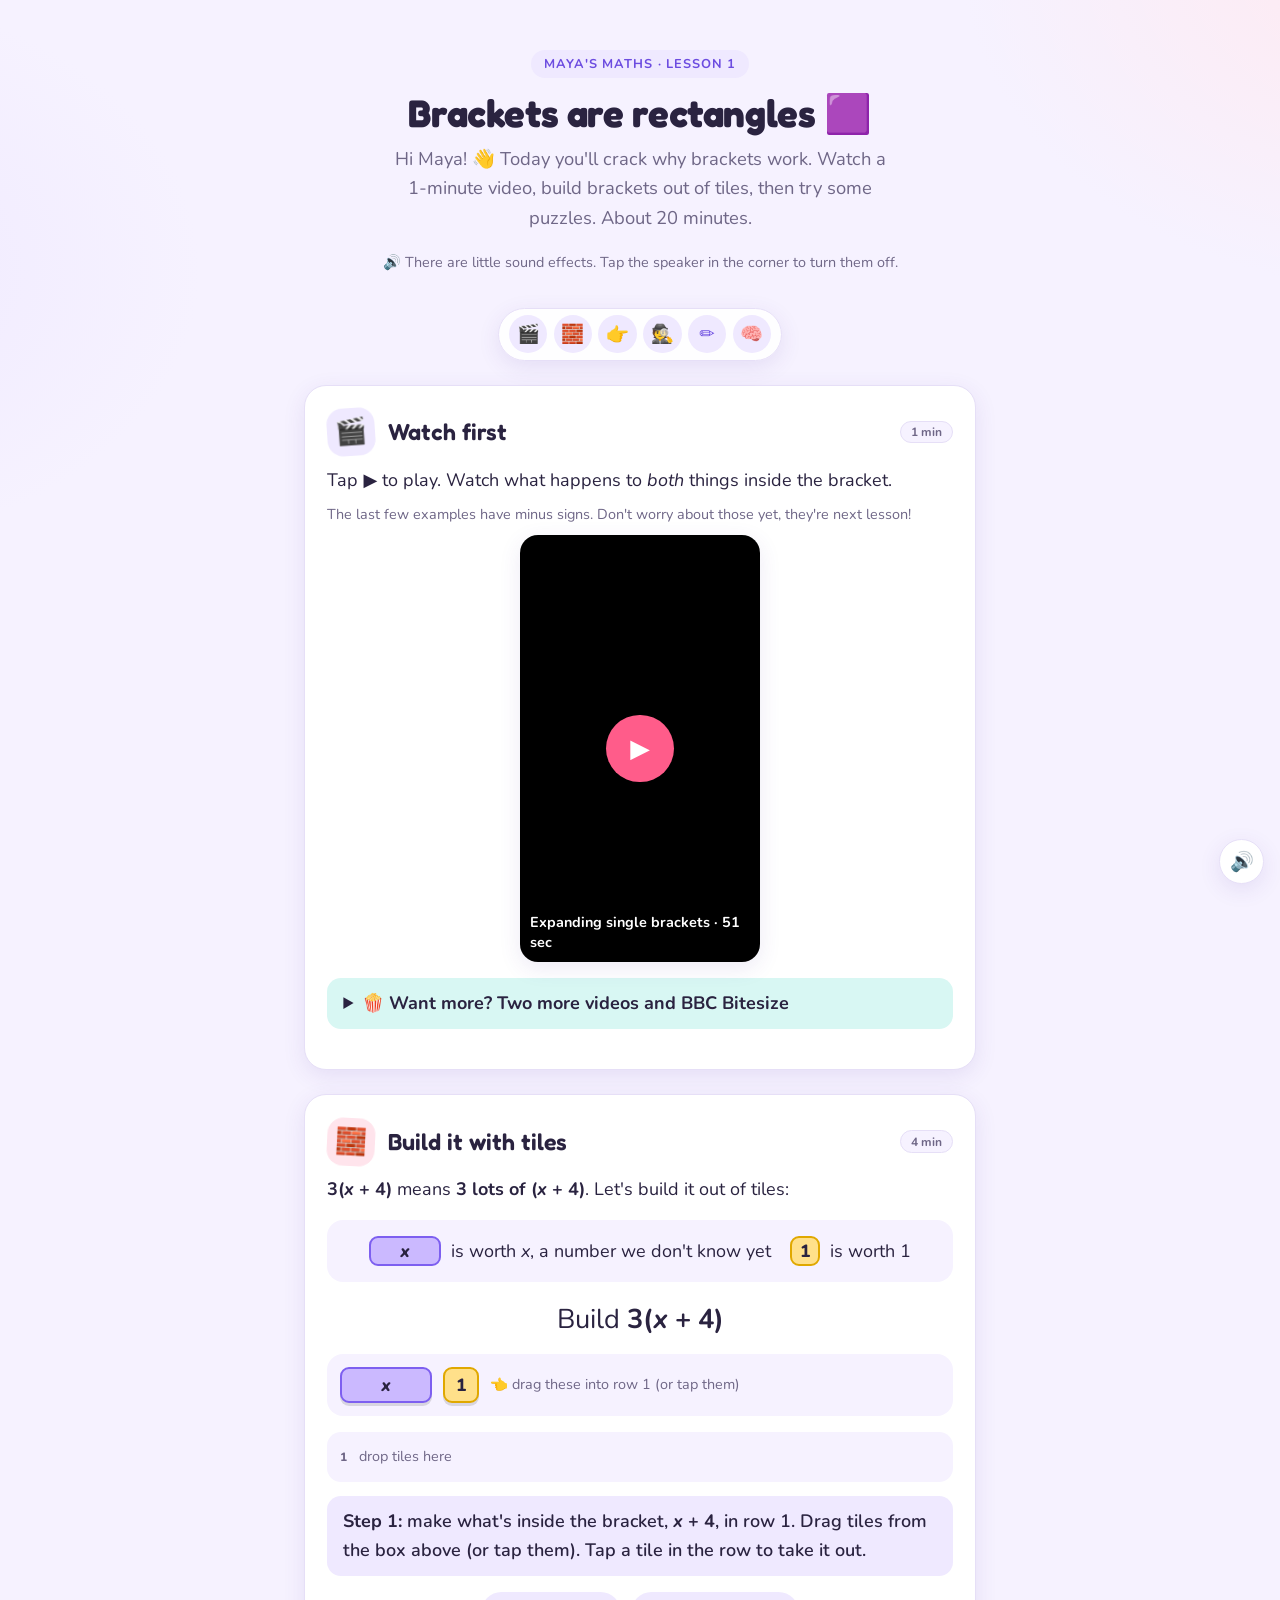
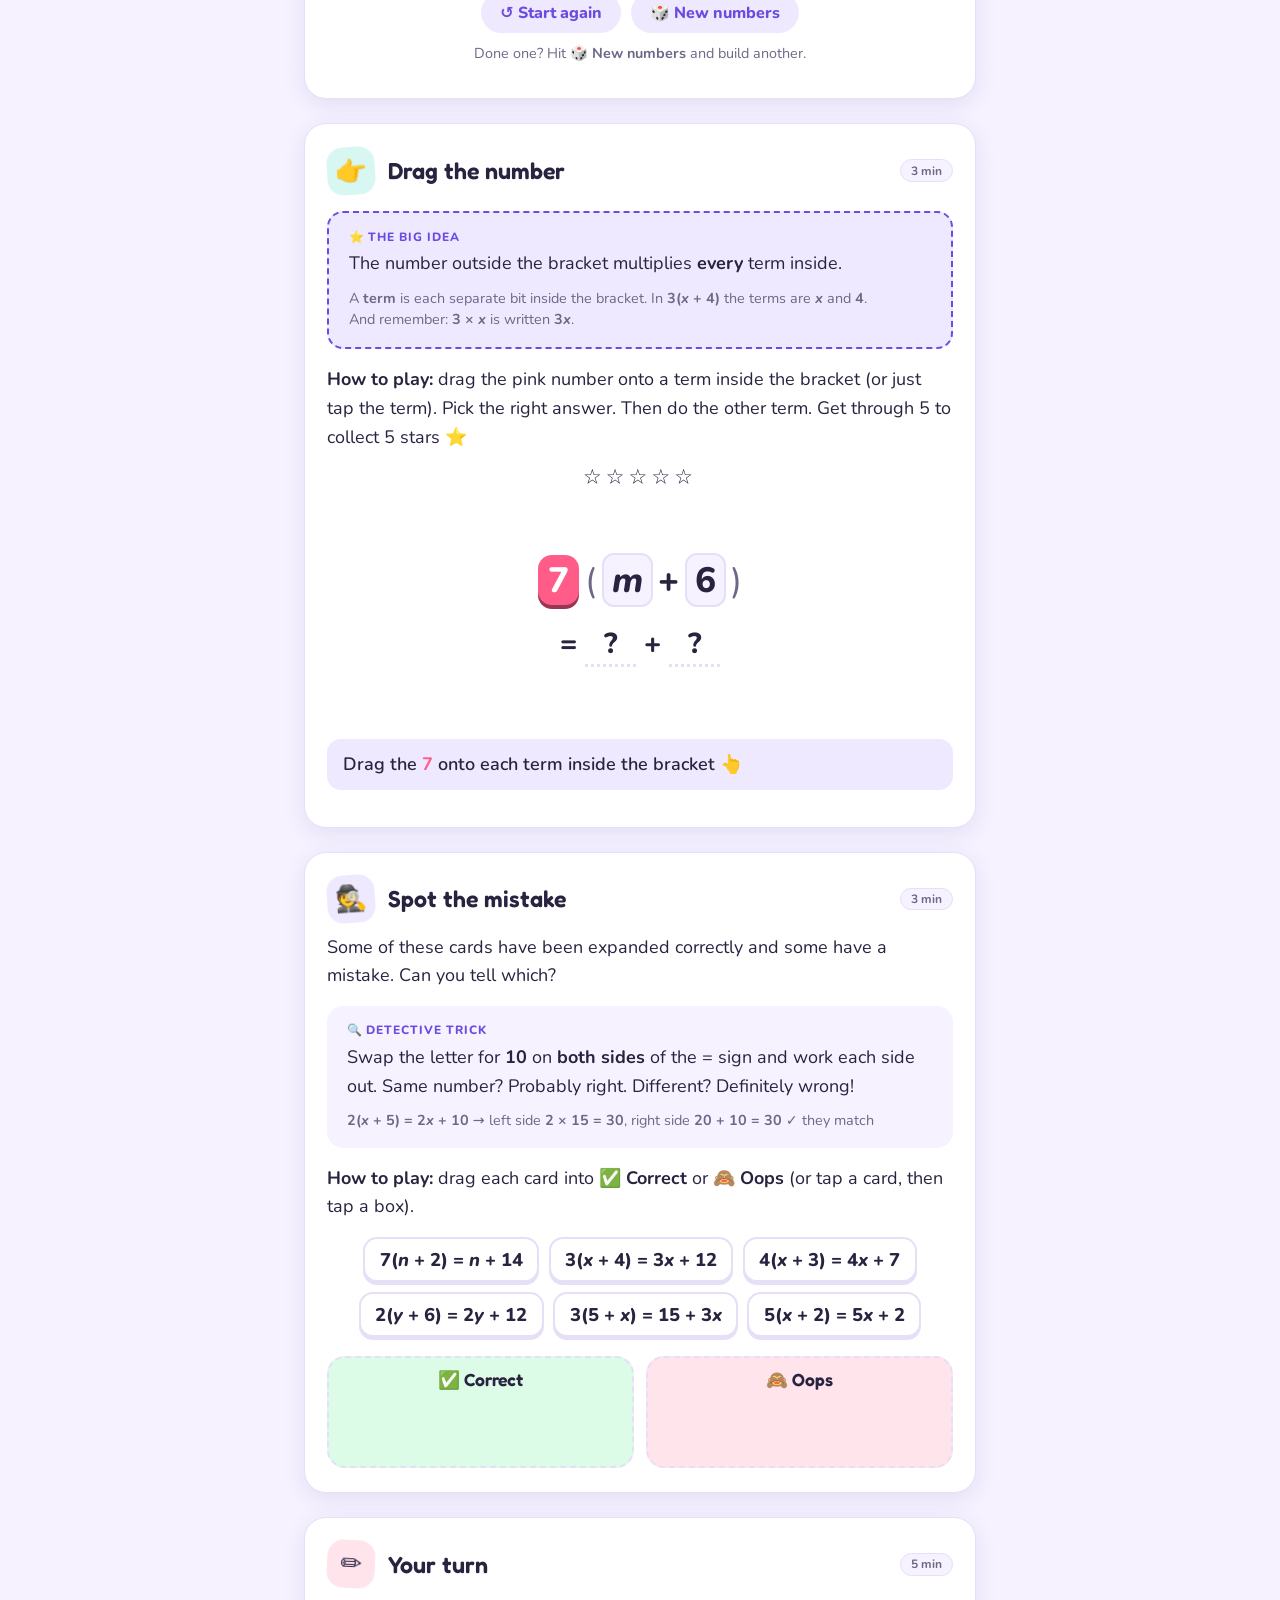
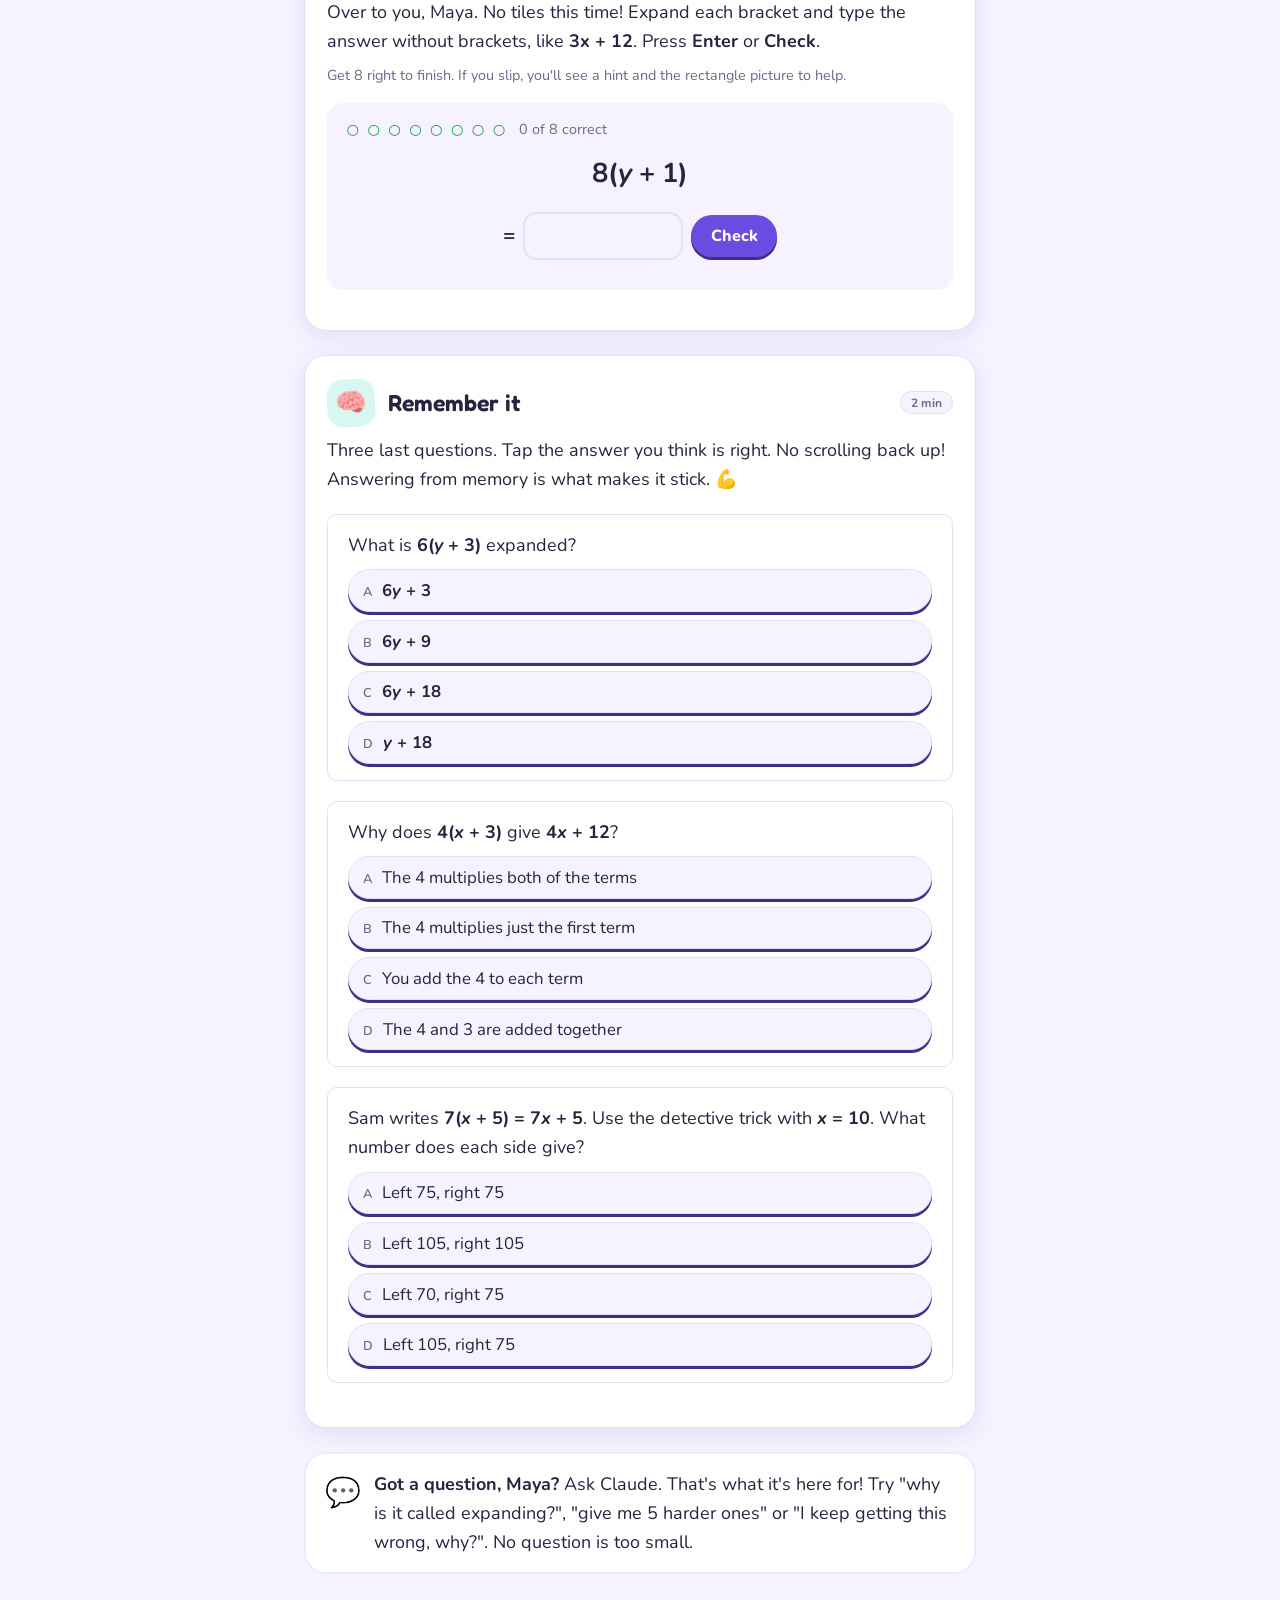
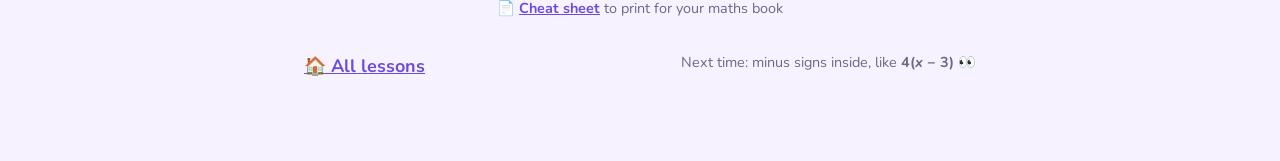
==== lessons/0001-brackets-as-rectangles.html @ 67123619 "Add Maya's expanding brackets lessons Interactive KS3 lesson 1 (brackets as rectangles) with algebra" ====
<!doctype html>
<html lang="en-GB" data-learner="Maya">
<head>
<meta charset="utf-8">
<meta name="viewport" content="width=device-width, initial-scale=1">
<title>Brackets as Rectangles</title>
<link rel="stylesheet" href="../assets/course.css">
<script src="../assets/expr.js"></script>
<script src="../assets/area-model.js"></script>
<script src="../assets/drag.js"></script>
<script src="../assets/sounds.js"></script>
<script src="../assets/lesson.js"></script>
<script src="../assets/whimsy.js"></script>
<script src="../assets/tiles.js"></script>
<script src="../assets/distribute.js"></script>
<script src="../assets/sort.js"></script>
<script src="../assets/practice.js"></script>
<script src="../assets/quiz.js"></script>
</head>
<body>
<main>

<header class="hero">
  <p class="kicker">Maya's maths · Lesson 1</p>
  <h1>Brackets are <span data-sparkles>rectangles</span> <span class="wiggle">🟪</span></h1>
  <p class="lede">Hi Maya! 👋 Today you'll crack why brackets work. Watch a 1-minute video, build brackets out of tiles, then try some puzzles. About 20 minutes.</p>
  <p class="meta">🔊 There are little sound effects. Tap the speaker in the corner to turn them off.</p>
</header>

<nav class="journey" aria-label="Lesson steps">
  <a href="#watch" data-step="watch" title="Watch">🎬</a>
  <a href="#build" data-step="tiles" title="Build with tiles">🧱</a>
  <a href="#drag" data-step="drag" title="Drag the number">👉</a>
  <a href="#spot" data-step="spot" title="Spot the mistake">🕵️</a>
  <a href="#practise" data-step="practice" title="Practise">✏️</a>
  <a href="#remember" data-step="quiz" title="Remember it">🧠</a>
</nav>

<!-- 1. WATCH -->
<section class="card" id="watch">
  <div class="card-head"><span class="bubble">🎬</span><h2>Watch first</h2><span class="chip">1 min</span></div>
  <p>Tap ▶ to play. Watch what happens to <em>both</em> things inside the bracket.</p>
  <p class="meta">The last few examples have minus signs. Don't worry about those yet, they're next lesson!</p>
  <button class="video short" data-yt="4eXVBUF_TF8" data-step="watch" data-label="Expanding single brackets · 51 sec"></button>
  <details class="reveal">
    <summary>🍿 Want more? Two more videos and BBC Bitesize</summary>
    <div class="videos">
      <button class="video" data-yt="ddsDEIOncQo" data-label="Brackets with algebra tiles (NCETM) · 2½ min"></button>
      <button class="video" data-yt="ZJA1qz4XovY" data-label="Expanding brackets (Corbettmaths) · 3 min"></button>
      <a class="link-card" href="https://www.bbc.co.uk/bitesize/articles/zbkyb82" target="_blank" rel="noopener">
        <span class="icon">📺</span><span><strong>BBC Bitesize: Multiplying brackets (KS3)</strong><span>Short video and examples on the BBC site</span></span>
      </a>
    </div>
    <p class="meta">The Corbettmaths one moves on to minus signs near the end. That's Lesson 2, so stop there if you like.</p>
  </details>
</section>

<!-- 2. BUILD -->
<section class="card" id="build">
  <div class="card-head"><span class="bubble">🧱</span><h2>Build it with tiles</h2><span class="chip">4 min</span></div>
  <p><span class="m">3(<i>x</i> + 4)</span> means <strong>3 lots of</strong> <span class="m">(<i>x</i> + 4)</span>. Let's build it out of tiles:</p>
  <div class="box" style="display:flex;gap:1.2rem;flex-wrap:wrap;align-items:center;justify-content:center">
    <span><span class="tile tx" style="width:72px;height:30px">x</span> &nbsp;is worth <i>x</i>, a number we don't know yet</span>
    <span><span class="tile t1" style="width:30px;height:30px">1</span> &nbsp;is worth 1</span>
  </div>
  <div id="tiles"></div>
  <p class="meta" style="text-align:center">Done one? Hit 🎲 <strong>New numbers</strong> and build another.</p>
</section>

<!-- 3. DRAG THE MULTIPLIER -->
<section class="card" id="drag">
  <div class="card-head"><span class="bubble">👉</span><h2>Drag the number</h2><span class="chip">3 min</span></div>
  <div class="box key">
    <span class="label">⭐ The big idea</span>
    The number outside the bracket multiplies <strong>every</strong> term inside.
    <p class="meta" style="margin-bottom:0">A <strong>term</strong> is each separate bit inside the bracket. In <span class="m">3(<i>x</i> + 4)</span> the terms are <span class="m"><i>x</i></span> and <span class="m">4</span>.<br>
    And remember: <span class="m">3 × <i>x</i></span> is written <span class="m">3<i>x</i></span>.</p>
  </div>
  <p><strong>How to play:</strong> drag the pink number onto a term inside the bracket (or just tap the term). Pick the right answer. Then do the other term. Get through 5 to collect 5 stars ⭐</p>
  <div id="distribute"></div>
</section>

<!-- 4. SPOT THE MISTAKE -->
<section class="card" id="spot">
  <div class="card-head"><span class="bubble">🕵️</span><h2>Spot the mistake</h2><span class="chip">3 min</span></div>
  <p>Some of these cards have been expanded correctly and some have a mistake. Can you tell which?</p>
  <div class="box">
    <span class="label">🔍 Detective trick</span>
    Swap the letter for <strong>10</strong> on <strong>both sides</strong> of the = sign and work each side out. Same number? Probably right. Different? Definitely wrong!
    <p class="meta" style="margin-bottom:0"><span class="m">2(<i>x</i> + 5) = 2<i>x</i> + 10</span> → left side <span class="m">2 × 15 = 30</span>, right side <span class="m">20 + 10 = 30</span> ✓ they match</p>
  </div>
  <p><strong>How to play:</strong> drag each card into <strong>✅ Correct</strong> or <strong>🙈 Oops</strong> (or tap a card, then tap a box).</p>
  <div id="sort"></div>
</section>

<!-- 5. PRACTISE -->
<section class="card" id="practise">
  <div class="card-head"><span class="bubble">✏️</span><h2>Your turn</h2><span class="chip">5 min</span></div>
  <p>Over to you, Maya. No tiles this time! Expand each bracket and type the answer without brackets, like <span class="m">3x + 12</span>. Press <strong>Enter</strong> or <strong>Check</strong>.</p>
  <p class="meta">Get 8 right to finish. If you slip, you'll see a hint and the rectangle picture to help.</p>
  <div id="practice"></div>
</section>

<!-- 6. REMEMBER -->
<section class="card" id="remember">
  <div class="card-head"><span class="bubble">🧠</span><h2>Remember it</h2><span class="chip">2 min</span></div>
  <p>Three last questions. Tap the answer you think is right. No scrolling back up! Answering from memory is what makes it stick. 💪</p>

  <div class="quiz" data-answer="2" data-hint="The 6 has to multiply <strong>both</strong> terms inside. What's 6 × 3?" data-why="The 6 multiplies both terms: 6 × y = 6y and 6 × 3 = 18.">
    <p>What is <span class="m">6(<i>y</i> + 3)</span> expanded?</p>
    <ol>
      <li><span class="m">6<i>y</i> + 3</span></li>
      <li><span class="m">6<i>y</i> + 9</span></li>
      <li><span class="m">6<i>y</i> + 18</span></li>
      <li><span class="m"><i>y</i> + 18</span></li>
    </ol>
  </div>

  <div class="quiz" data-answer="0" data-hint="Think back to the tiles: what did the 4 rows do to <strong>every</strong> tile in the bracket?" data-why="Like the tiles: the 4 makes 4 rows, so every tile inside gets copied 4 times.">
    <p>Why does <span class="m">4(<i>x</i> + 3)</span> give <span class="m">4<i>x</i> + 12</span>?</p>
    <ol>
      <li>The 4 multiplies both of the terms</li>
      <li>The 4 multiplies just the first term</li>
      <li>You add the 4 to each term</li>
      <li>The 4 and 3 are added together</li>
    </ol>
  </div>

  <div class="quiz" data-answer="3" data-hint="Work out each side separately. Left: 7 × (10 + 5). Right: 7 × 10 + 5." data-why="7(10 + 5) = 7 × 15 = 105, but 7 × 10 + 5 = 75. They don't match, so 7x + 5 is wrong. It should be 7x + 35.">
    <p>Sam writes <span class="m">7(<i>x</i> + 5) = 7<i>x</i> + 5</span>. Use the detective trick with <span class="m"><i>x</i> = 10</span>. What number does each side give?</p>
    <ol>
      <li>Left 75, right 75</li>
      <li>Left 105, right 105</li>
      <li>Left 70, right 75</li>
      <li>Left 105, right 75</li>
    </ol>
  </div>
  <p class="quiz-score" style="text-align:center;font-weight:700" aria-live="polite"></p>
</section>

<div class="ask">
  <span class="icon">💬</span>
  <div><strong>Got a question, Maya?</strong> Ask Claude. That's what it's here for! Try "why is it called expanding?", "give me 5 harder ones" or "I keep getting this wrong, why?". No question is too small.</div>
</div>

<p class="meta" style="text-align:center;margin-top:1.5rem">📄 <a href="../reference/expanding-brackets.html">Cheat sheet</a> to print for your maths book</p>

<nav class="lessons">
  <a href="../index.html">🏠 All lessons</a>
  <span class="meta">Next time: minus signs inside, like <span class="m">4(<i>x</i> − 3)</span> 👀</span>
</nav>

</main>
<script>
  const rnd = (lo, hi) => lo + Math.floor(Math.random() * (hi - lo + 1));
  const pickLetter = () => ["x", "x", "y", "n", "m"][rnd(0, 4)];

  TileBuilder.mount(document.getElementById("tiles"), { a: 3, b: 4, letter: "x", onDone: () => Lesson.done("tiles") });

  Distribute.mount(document.getElementById("distribute"), {
    rounds: 5,
    generate: () => Distribute.single(rnd(2, 9), rnd(1, 9), pickLetter(), Math.random() < .25),
    onDone: () => Lesson.done("drag")
  });

  Sort.mount(document.getElementById("sort"), {
    bins: [ { id: "right", label: "✅ Correct" }, { id: "wrong", label: "🙈 Oops" } ],
    cards: [
      { html: "3(<i>x</i> + 4) = 3<i>x</i> + 12", bin: "right", why: "3 × <i>x</i> and 3 × 4. Both multiplied!", hint: "Swap <i>x</i> for 10 on both sides. Do they match?" },
      { html: "5(<i>x</i> + 2) = 5<i>x</i> + 2", bin: "wrong", why: "The 5 forgot the 2! It should be 5<i>x</i> + 10.", hint: "Swap <i>x</i> for 10: the left side is 5 × 12 = 60. Does the right side make 60?" },
      { html: "4(<i>x</i> + 3) = 4<i>x</i> + 7", bin: "wrong", why: "4 × 3 is 12, not 7. Multiply, don't add!", hint: "Look closely at the number part. Should it be 4 × 3 or 4 + 3?" },
      { html: "2(<i>y</i> + 6) = 2<i>y</i> + 12", bin: "right", why: "2 × <i>y</i> = 2<i>y</i> and 2 × 6 = 12.", hint: "Swap <i>y</i> for 10: the left side is 2 × 16 = 32. What does the right side make?" },
      { html: "3(5 + <i>x</i>) = 15 + 3<i>x</i>", bin: "right", why: "Sneaky one! 15 + 3<i>x</i> is the same as 3<i>x</i> + 15. Order doesn't matter when you add.", hint: "Swap <i>x</i> for 10 on both sides. Do they match?" },
      { html: "7(<i>n</i> + 2) = <i>n</i> + 14", bin: "wrong", why: "The 7 forgot the <i>n</i>! It should be 7<i>n</i> + 14.", hint: "Swap <i>n</i> for 10: the left side is 7 × 12 = 84. Does the right side make 84?" }
    ],
    onDone: () => Lesson.done("spot")
  });

  Practice.mount(document.getElementById("practice"), {
    goal: 8,
    onFinish: () => { Lesson.done("practice"); Celebrate.burst(); },
    generate() {
      const a = rnd(2, 9), b = rnd(1, 9), L = pickLetter();
      const prompt = Math.random() < .25 ? `${a}(${b} + ${L})` : `${a}(${L} + ${b})`;
      return {
        prompt,
        answer: `${a}${L} + ${a * b}`,
        diagnose(p) {
          const has = (lc, c) => (p[L] || 0) === lc && (p["1"] || 0) === c;
          if (has(a, b)) return `So close! You multiplied the <i>${L}</i> but the ${b} got left out. The ${a} multiplies <strong>every</strong> term.`;
          if (has(1, a * b)) return `So close! The ${b} got multiplied but the <i>${L}</i> didn't. The ${a} multiplies <strong>every</strong> term.`;
          if (has(a, a + b)) return `Careful: ${a} × ${b} means multiply, not add.`;
          return null;
        },
        explain(box) {
          AreaModel.render(box, {
            outer: { label: String(a), size: Math.min(a, 5) },
            parts: [ { label: L, size: 8, product: a + L }, { label: String(b), size: Math.max(b, 2.5), product: String(a * b) } ],
            showTotal: true, maxWidth: 380
          });
        }
      };
    }
  });

  document.addEventListener("quiz:finished", () => Lesson.done("quiz"));
</script>
</body>
</html>
---- assets/course.css ----
/* Shared stylesheet for every lesson and reference sheet. Friendly, bright, rounded. */
@import url("https://fonts.googleapis.com/css2?family=Fredoka:wght@500;600;700&family=Nunito:ital,wght@0,400;0,600;0,700;0,800;1,600;1,700&display=swap");

:root {
  --bg: #f6f2ff;
  --bg-blob: #ffe9f0;
  --surface: #ffffff;
  --ink: #2a2340;
  --muted: #6f6787;
  --rule: #e6dff7;
  --accent: #6c4ce0;
  --accent-ink: #ffffff;
  --accent-soft: #efe9ff;
  --pop: #ff5c8a;
  --pop-soft: #ffe4ec;
  --sun: #ffc93c;
  --teal: #10b3a3;
  --teal-soft: #d8f7f3;
  --part-a: #cbb9ff;   /* x tiles / first area piece */
  --part-a-edge: #7d5ff0;
  --part-b: #ffe08a;   /* 1 tiles / second area piece */
  --part-b-edge: #e0a800;
  --part-c: #a8ecd9;
  --good: #149a4a;
  --good-soft: #dcfce7;
  --bad: #e0244f;
  --bad-soft: #ffe4ea;
  --shadow: 0 6px 22px rgba(76, 52, 160, .10);
  --radius: 22px;
  --serif: "Nunito", system-ui, sans-serif;   /* body + maths */
  --sans: "Nunito", system-ui, sans-serif;
  --display: "Fredoka", "Nunito", system-ui, sans-serif;
}
@media (prefers-color-scheme: dark) {
  :root:not([data-theme="light"]) {
    --bg: #15122a; --bg-blob: #2a1830; --surface: #211d3a; --ink: #f1edff; --muted: #aaa2cc; --rule: #352f58;
    --accent: #a68cff; --accent-ink: #15122a; --accent-soft: #2d2652; --pop: #ff8fb0; --pop-soft: #3d1a2a;
    --sun: #ffd166; --teal: #3dd9c5; --teal-soft: #123a36;
    --part-a: #5a45a8; --part-a-edge: #a68cff; --part-b: #8a6b14; --part-b-edge: #ffd166; --part-c: #1e5a4c;
    --good: #4ade80; --good-soft: #143222; --bad: #ff7a95; --bad-soft: #3b1622;
    --shadow: 0 6px 22px rgba(0, 0, 0, .35);
  }
}
:root[data-theme="dark"] {
  --bg: #15122a; --bg-blob: #2a1830; --surface: #211d3a; --ink: #f1edff; --muted: #aaa2cc; --rule: #352f58;
  --accent: #a68cff; --accent-ink: #15122a; --accent-soft: #2d2652; --pop: #ff8fb0; --pop-soft: #3d1a2a;
  --sun: #ffd166; --teal: #3dd9c5; --teal-soft: #123a36;
  --part-a: #5a45a8; --part-a-edge: #a68cff; --part-b: #8a6b14; --part-b-edge: #ffd166; --part-c: #1e5a4c;
  --good: #4ade80; --good-soft: #143222; --bad: #ff7a95; --bad-soft: #3b1622;
  --shadow: 0 6px 22px rgba(0, 0, 0, .35);
}

* { box-sizing: border-box; }
[hidden] { display: none !important; }
html { -webkit-text-size-adjust: 100%; scroll-behavior: smooth; }
body {
  margin: 0; color: var(--ink);
  background:
    radial-gradient(40rem 30rem at 110% -5%, var(--bg-blob), transparent 70%),
    radial-gradient(35rem 25rem at -15% 30%, var(--accent-soft), transparent 70%),
    var(--bg);
  background-attachment: fixed;
  font: 18px/1.6 var(--sans);
}
main { max-width: 44rem; margin: 0 auto; padding: 2rem 1rem 5rem; }

/* ---------- Header ---------- */
.hero { text-align: center; padding: 1rem 0 .5rem; }
.kicker {
  display: inline-block; font: 700 .8rem var(--sans); letter-spacing: .08em; text-transform: uppercase;
  color: var(--accent); background: var(--accent-soft); padding: .3rem .8rem; border-radius: 99px; margin: 0 0 .9rem;
}
h1 { font: 700 2.4rem/1.1 var(--display); margin: 0 0 .6rem; letter-spacing: -.01em; }
h1 .wiggle { display: inline-block; animation: wiggle 2.5s ease-in-out infinite; }
@keyframes wiggle { 0%, 80%, 100% { transform: rotate(0) } 85% { transform: rotate(-12deg) } 90% { transform: rotate(10deg) } 95% { transform: rotate(-6deg) } }
.lede { font-size: 1.15rem; color: var(--muted); margin: 0 auto 1.25rem; max-width: 32rem; }
h2 { font: 600 1.45rem/1.2 var(--display); margin: 0; }
h3 { font: 600 1.1rem var(--display); margin: 1rem 0 .3rem; }
a { color: var(--accent); font-weight: 700; }
.meta { font: .9rem/1.5 var(--sans); color: var(--muted); }
p { margin: .6rem 0; }

/* ---------- Journey (step progress) ---------- */
.journey {
  position: sticky; top: .5rem; z-index: 50; display: flex; justify-content: center; gap: .4rem; flex-wrap: wrap;
  background: color-mix(in srgb, var(--surface) 88%, transparent); backdrop-filter: blur(8px);
  border: 1px solid var(--rule); border-radius: 99px; padding: .4rem .6rem; margin: 1rem auto 1.5rem; width: fit-content; max-width: 100%;
  box-shadow: var(--shadow);
}
.journey a {
  display: grid; place-items: center; width: 2.4rem; height: 2.4rem; border-radius: 50%; text-decoration: none;
  font-size: 1.15rem; background: var(--accent-soft); position: relative; transition: transform .15s;
}
.journey a:hover { transform: scale(1.1); }
.journey a.done { background: var(--good-soft); }
.journey a.done::after {
  content: "✓"; position: absolute; right: -3px; bottom: -3px; width: 1rem; height: 1rem; border-radius: 50%;
  background: var(--good); color: var(--surface); font: 800 .65rem/1rem var(--sans); text-align: center;
}

/* ---------- Step cards ---------- */
.card {
  background: var(--surface); border: 1px solid var(--rule); border-radius: var(--radius); box-shadow: var(--shadow);
  padding: 1.4rem 1.4rem 1.5rem; margin: 1.5rem 0; scroll-margin-top: 5rem;
}
.card-head { display: flex; align-items: center; gap: .8rem; margin-bottom: .6rem; }
.bubble {
  flex: none; display: grid; place-items: center; width: 3rem; height: 3rem; border-radius: 16px;
  font-size: 1.6rem; background: var(--accent-soft); transform: rotate(-4deg);
}
.card:nth-of-type(3n+2) .bubble { background: var(--pop-soft); transform: rotate(3deg); }
.card:nth-of-type(3n) .bubble { background: var(--teal-soft); }
.chip {
  display: inline-block; font: 700 .75rem var(--sans); color: var(--muted); background: var(--bg);
  border: 1px solid var(--rule); border-radius: 99px; padding: .15rem .6rem; margin-left: auto; white-space: nowrap;
}

/* ---------- Maths ---------- */
.m { font-family: var(--serif); font-weight: 700; white-space: nowrap; }
.m i, i.v { font-style: italic; }
.display { font-size: 1.7rem; text-align: center; margin: 1rem 0; }

/* ---------- Callouts ---------- */
.box { background: var(--bg); border-radius: 16px; padding: 1rem 1.2rem; margin: 1rem 0; }
.box.key { background: var(--accent-soft); border: 2px dashed var(--accent); }
.box.warn { background: var(--pop-soft); }
.box > :first-child { margin-top: 0; } .box > :last-child { margin-bottom: 0; }
.label { font: 800 .75rem var(--sans); letter-spacing: .08em; text-transform: uppercase; color: var(--accent); display: block; margin-bottom: .3rem; }
.box.warn .label { color: var(--pop); }

details.reveal { background: var(--teal-soft); border-radius: 14px; padding: .7rem 1rem; margin: 1rem 0; }
details.reveal summary { font-weight: 700; cursor: pointer; }
details.reveal[open] summary { margin-bottom: .5rem; }

/* ---------- Figures ---------- */
figure { margin: 1.25rem 0; }
figcaption { font-size: .9rem; color: var(--muted); margin-top: .5rem; text-align: center; }
.area-model svg { display: block; max-width: 100%; height: auto; margin: 0 auto; }

/* ---------- Buttons & inputs ---------- */
button, .btn {
  font: 800 1rem var(--sans); border: none; background: var(--accent); color: var(--accent-ink);
  border-radius: 99px; padding: .6rem 1.2rem; cursor: pointer; box-shadow: 0 3px 0 color-mix(in srgb, var(--accent) 60%, #000);
  transition: transform .1s, box-shadow .1s;
}
button:active:not(:disabled) { transform: translateY(2px); box-shadow: 0 1px 0 color-mix(in srgb, var(--accent) 60%, #000); }
button.ghost { background: var(--accent-soft); color: var(--accent); box-shadow: none; }
button:disabled { opacity: .45; cursor: default; }
input.answer {
  font: 700 1.3rem var(--serif); padding: .5rem .8rem; border: 2px solid var(--rule); border-radius: 14px;
  background: var(--bg); color: var(--ink); width: 10rem; max-width: 100%; text-align: center;
}
input.answer:focus { outline: none; border-color: var(--accent); box-shadow: 0 0 0 4px var(--accent-soft); }
input.small { width: 4.5rem; }

/* ---------- Feedback ---------- */
.feedback { margin-top: .9rem; padding: .7rem 1rem; border-radius: 14px; font-weight: 600; }
.feedback.good { background: var(--good-soft); }
.feedback.bad { background: var(--bad-soft); }
.feedback:empty { display: none; }
.shake { animation: shake .4s; }
@keyframes shake { 20%, 60% { transform: translateX(-6px) } 40%, 80% { transform: translateX(6px) } }
.pop-in { animation: popin .35s cubic-bezier(.3, 1.6, .5, 1); }
@keyframes popin { from { transform: scale(.4); opacity: 0 } to { transform: scale(1); opacity: 1 } }

/* ---------- Drag and drop (shared by drag.js components) ---------- */
.draggable { cursor: grab; user-select: none; -webkit-user-select: none; touch-action: none; }
.draggable:active { cursor: grabbing; }
html.is-dragging, html.is-dragging * { cursor: grabbing !important; }
.drag-ghost { cursor: grabbing; transform: rotate(-3deg) scale(1.06); box-shadow: 0 10px 25px rgba(0,0,0,.2); opacity: .95; }
.drag-source { opacity: .35; }
.drop-ready { outline: 3px dashed color-mix(in srgb, var(--accent) 45%, transparent); outline-offset: 3px; }
.drop-over { outline: 3px solid var(--accent); outline-offset: 3px; background-color: var(--accent-soft) !important; }

/* ---------- Video cards ---------- */
.videos { display: grid; gap: 1rem; }
.video {
  position: relative; display: block; width: 100%; aspect-ratio: 16 / 9; border-radius: 18px; overflow: hidden;
  background: #000 center / cover no-repeat; border: none; padding: 0; cursor: pointer; box-shadow: var(--shadow);
}
.video.short { aspect-ratio: 9 / 16; max-width: 15rem; margin: 0 auto; }
.video .play {
  position: absolute; inset: 0; margin: auto; width: 4.2rem; height: 4.2rem; border-radius: 50%;
  background: var(--pop); color: #fff; display: grid; place-items: center; font-size: 1.6rem;
  box-shadow: 0 6px 20px rgba(0,0,0,.35); transition: transform .15s;
}
.video:hover .play { transform: scale(1.1); }
.video .vlabel {
  position: absolute; left: .6rem; bottom: .6rem; right: .6rem; text-align: left; color: #fff;
  font: 700 .9rem var(--sans); text-shadow: 0 1px 4px rgba(0,0,0,.8);
}
.video iframe { position: absolute; inset: 0; width: 100%; height: 100%; border: 0; }
.link-card {
  display: flex; gap: .9rem; align-items: center; text-decoration: none; color: var(--ink);
  background: var(--bg); border-radius: 16px; padding: .8rem 1rem; border: 2px solid var(--rule); transition: border-color .15s;
}
.link-card:hover { border-color: var(--accent); }
.link-card .icon { font-size: 1.8rem; }
.link-card strong { display: block; }
.link-card span { font-weight: 400; color: var(--muted); font-size: .9rem; }

/* ---------- Video pop-up (lesson.js) ---------- */
dialog.video-modal {
  border: none; padding: 0; background: var(--surface); color: var(--ink); border-radius: 24px; overflow: hidden;
  width: min(92vw, 960px, calc((92vh - 4rem) * 16 / 9)); max-width: none; max-height: 92vh; box-shadow: 0 30px 80px rgba(20, 10, 60, .45);
  animation: vm-in .45s cubic-bezier(.34, 1.56, .64, 1);
}
dialog.video-modal.short { width: min(92vw, 400px, calc((92vh - 4rem) * 9 / 16)); }
dialog.video-modal::backdrop { background: rgba(30, 18, 70, .72); backdrop-filter: blur(6px); animation: vm-fade .25s ease; }
dialog.video-modal.closing { animation: vm-out .18s ease forwards; }
dialog.video-modal.closing::backdrop { animation: vm-fade .18s ease reverse forwards; }
@keyframes vm-in { from { transform: scale(.6) translateY(40px) rotate(-3deg); opacity: 0 } to { transform: none; opacity: 1 } }
@keyframes vm-out { to { transform: scale(.85) translateY(20px); opacity: 0 } }
@keyframes vm-fade { from { opacity: 0 } }
.vm-top { display: flex; align-items: center; gap: 1rem; padding: .7rem .8rem .7rem 1.2rem; }
.vm-title { font: 600 1.05rem var(--display); flex: 1; }
.vm-close { width: 2.4rem; height: 2.4rem; padding: 0; border-radius: 50%; font-size: 1rem; background: var(--pop); color: #fff;
  box-shadow: 0 3px 0 color-mix(in srgb, var(--pop) 60%, #000); }
.vm-frame { position: relative; aspect-ratio: 16 / 9; background: #000; }
dialog.video-modal.short .vm-frame { aspect-ratio: 9 / 16; max-height: calc(92vh - 4rem); margin: 0 auto; }
.vm-frame iframe { position: absolute; inset: 0; width: 100%; height: 100%; border: 0; }
.vm-fallback { position: absolute; inset: 0; display: grid; place-items: center; text-align: center; background: center / cover no-repeat; }
.vm-fallback > div { background: color-mix(in srgb, var(--surface) 92%, transparent); border-radius: 18px; padding: 1.2rem; margin: 1rem; max-width: 22rem; }
.vm-fallback .btn { display: inline-block; text-decoration: none; margin: .4rem 0; }

/* ---------- Sound toggle (sounds.js) ---------- */
.sound-toggle {
  position: fixed; right: 1rem; bottom: 1rem; z-index: 60; width: 2.8rem; height: 2.8rem; padding: 0; border-radius: 50%;
  font-size: 1.2rem; background: var(--surface); color: var(--ink); border: 1px solid var(--rule); box-shadow: var(--shadow);
}
@media print { .sound-toggle { display: none; } }

/* ---------- Footer ---------- */
.ask {
  display: flex; gap: .8rem; align-items: flex-start; background: var(--surface); border: 2px solid var(--accent-soft);
  border-radius: var(--radius); padding: 1rem 1.2rem; margin-top: 1.5rem;
}
.ask .icon { font-size: 1.8rem; }
nav.lessons { display: flex; justify-content: space-between; gap: 1rem; margin-top: 2rem; font-weight: 700; }

/* ---------- Confetti (celebrate.js) ---------- */
.confetti { position: fixed; top: -12px; width: 10px; height: 14px; border-radius: 3px; z-index: 2000; pointer-events: none;
  animation: fall linear forwards; }
@keyframes fall { to { transform: translate(var(--dx), 105vh) rotate(var(--rot)); } }

img, svg, video, iframe { max-width: 100%; }
@media (max-width: 520px) {
  body { font-size: 17px; }
  main { padding-left: 1rem; padding-right: 1rem; }
  .journey { gap: .25rem; padding: .35rem .45rem; }
  .journey a { width: 2.15rem; height: 2.15rem; font-size: 1rem; }
  .card-head { gap: .6rem; }
  .bubble { width: 2.5rem; height: 2.5rem; font-size: 1.3rem; border-radius: 13px; }
  h2 { font-size: 1.25rem; }
  .sound-toggle { right: .6rem; bottom: .6rem; width: 2.4rem; height: 2.4rem; font-size: 1rem; }
  .ask { padding: .9rem; }
  h1 { font-size: 1.9rem; }
  .card { padding: 1.1rem 1rem 1.25rem; }
  .display { font-size: 1.4rem; }
}
@media (prefers-reduced-motion: reduce) {
  *, *::before, *::after { animation: none !important; transition: none !important; }
}
@media print {
  body { background: #fff; color: #000; font-size: 12pt; }
  main { max-width: none; padding: 0; }
  .no-print, nav.lessons, .ask, .journey, .videos { display: none !important; }
  .card { box-shadow: none; break-inside: avoid; }
}
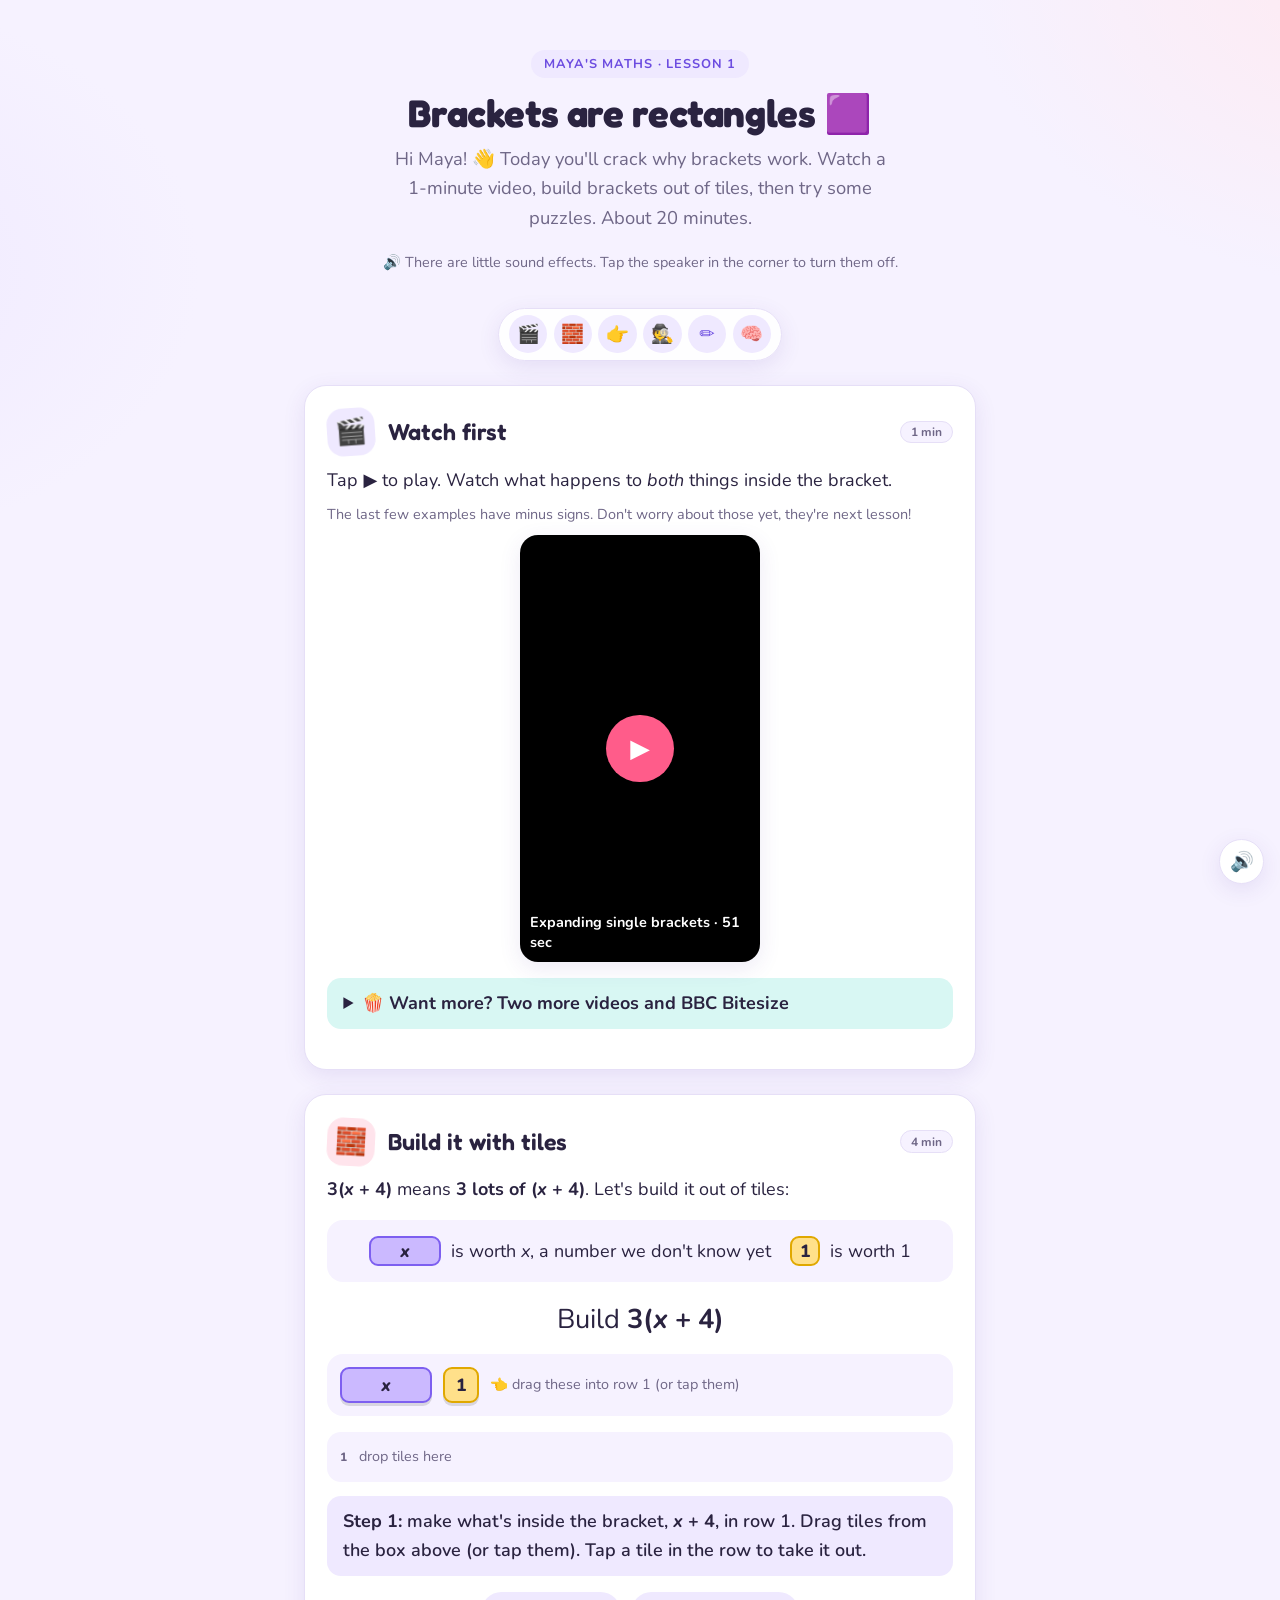
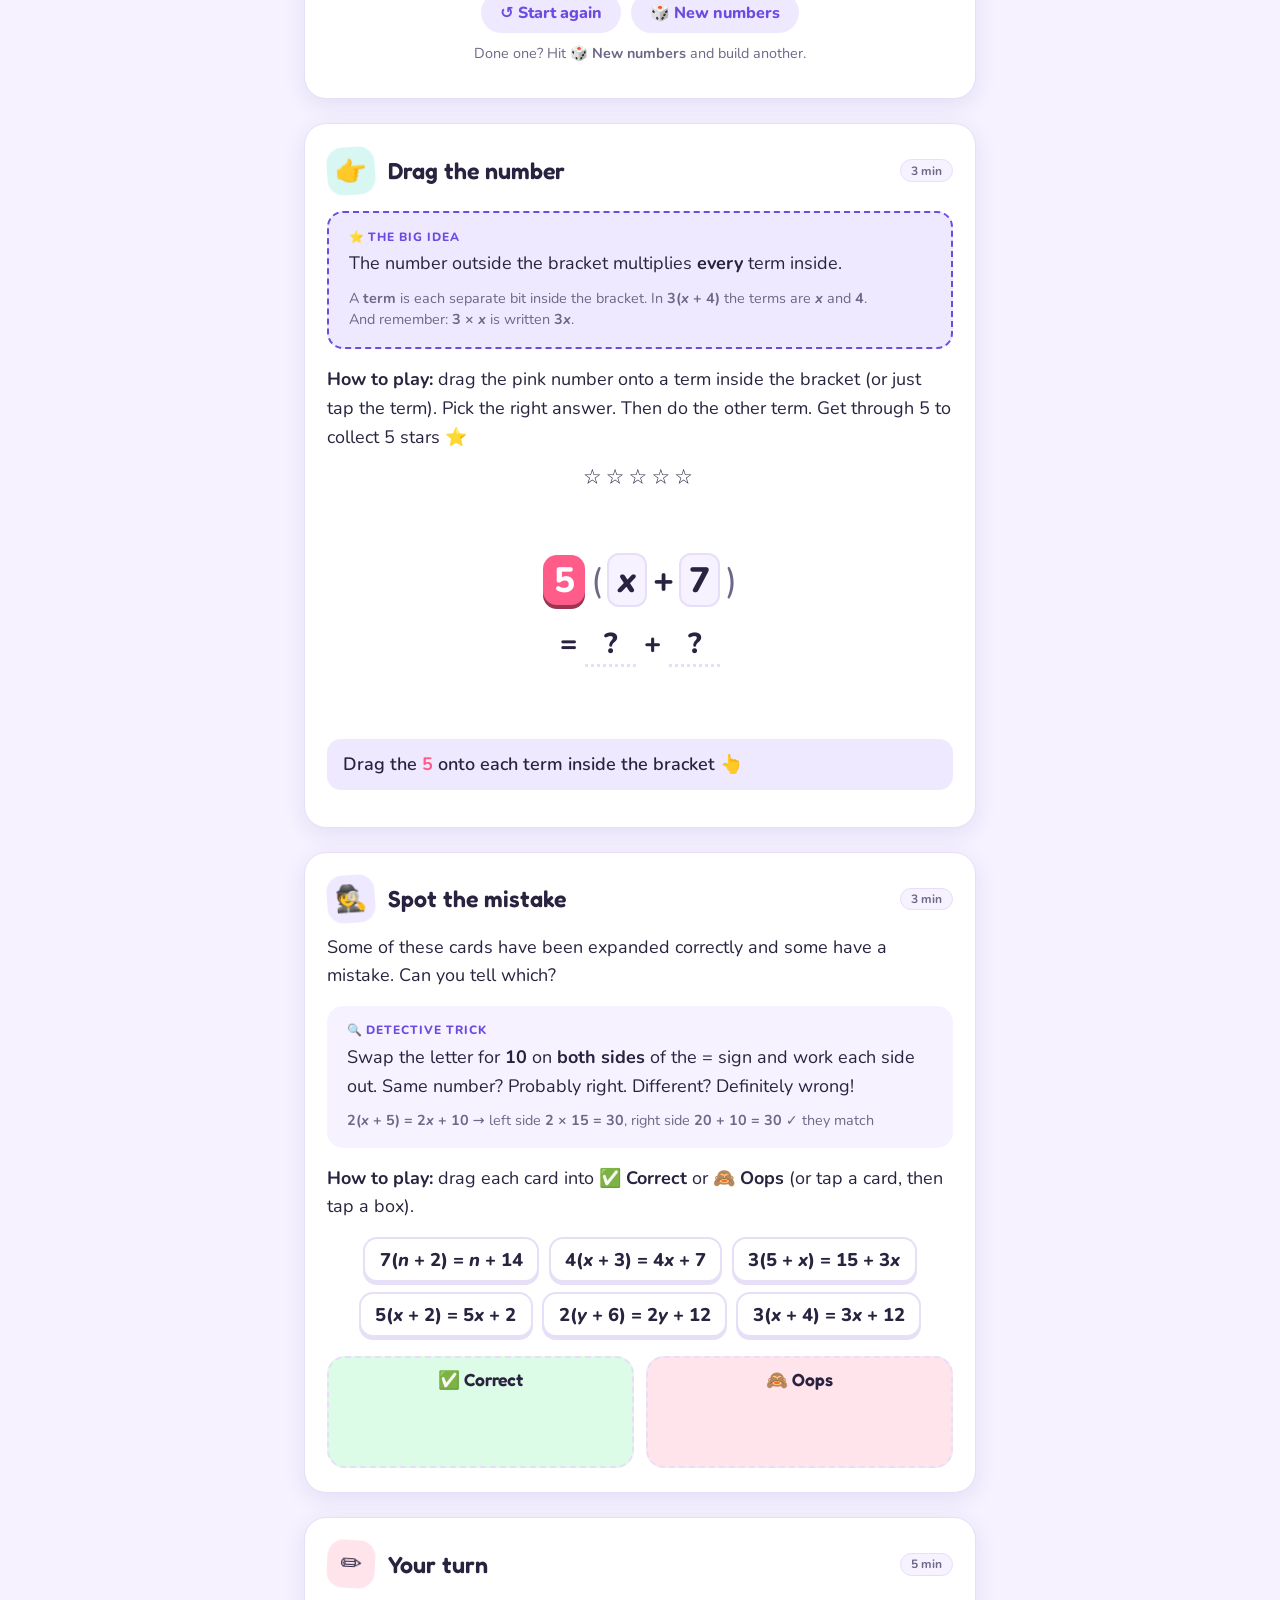
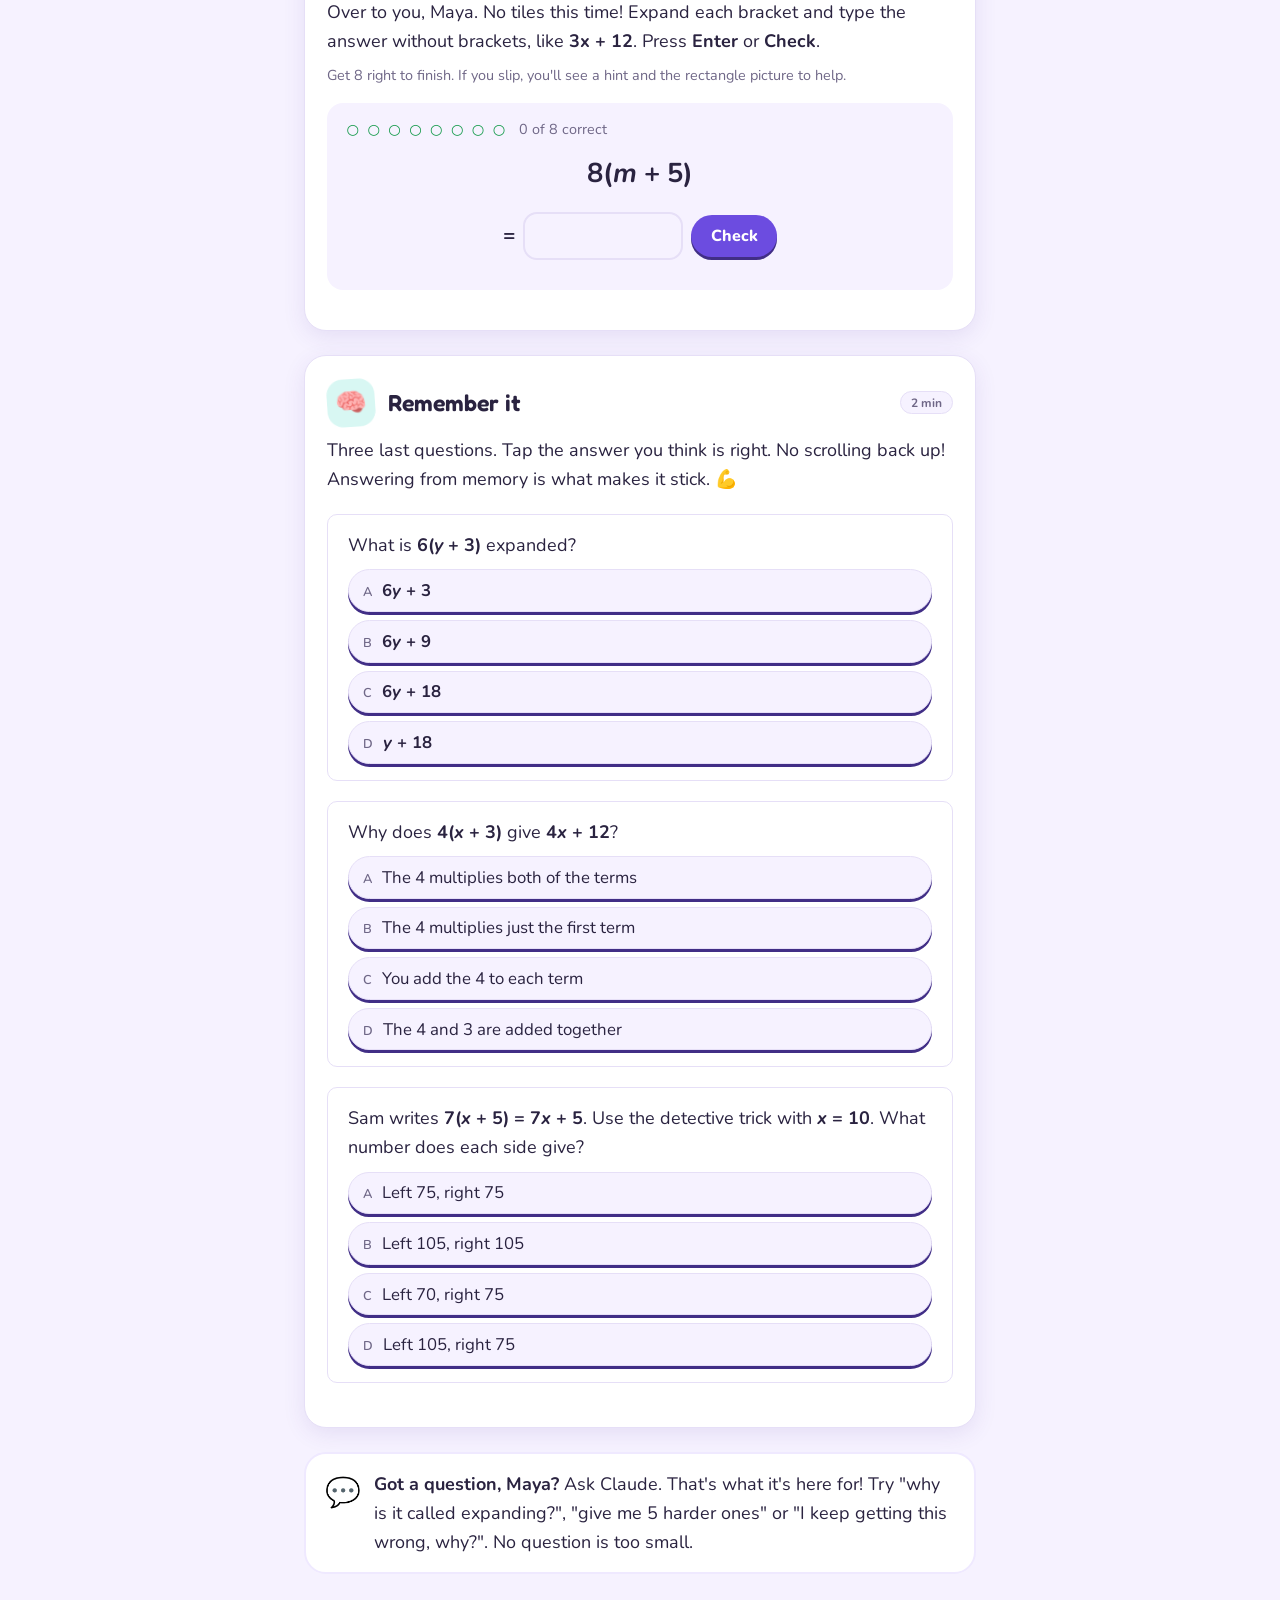
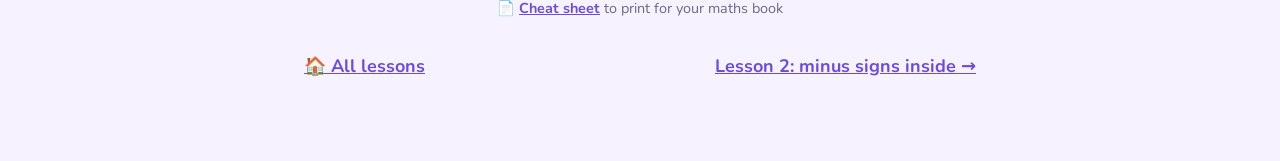
==== commit 596ecc87: "Add lesson 2: minus signs inside brackets Frog-hop number line, red -1 tiles, minus rounds in the dr" ====
--- a/lessons/0001-brackets-as-rectangles.html
+++ b/lessons/0001-brackets-as-rectangles.html
@@ -147,7 +147,7 @@
 
 <nav class="lessons">
   <a href="../index.html">🏠 All lessons</a>
-  <span class="meta">Next time: minus signs inside, like <span class="m">4(<i>x</i> − 3)</span> 👀</span>
+  <a href="0002-minus-inside.html">Lesson 2: minus signs inside →</a>
 </nav>
 
 </main>
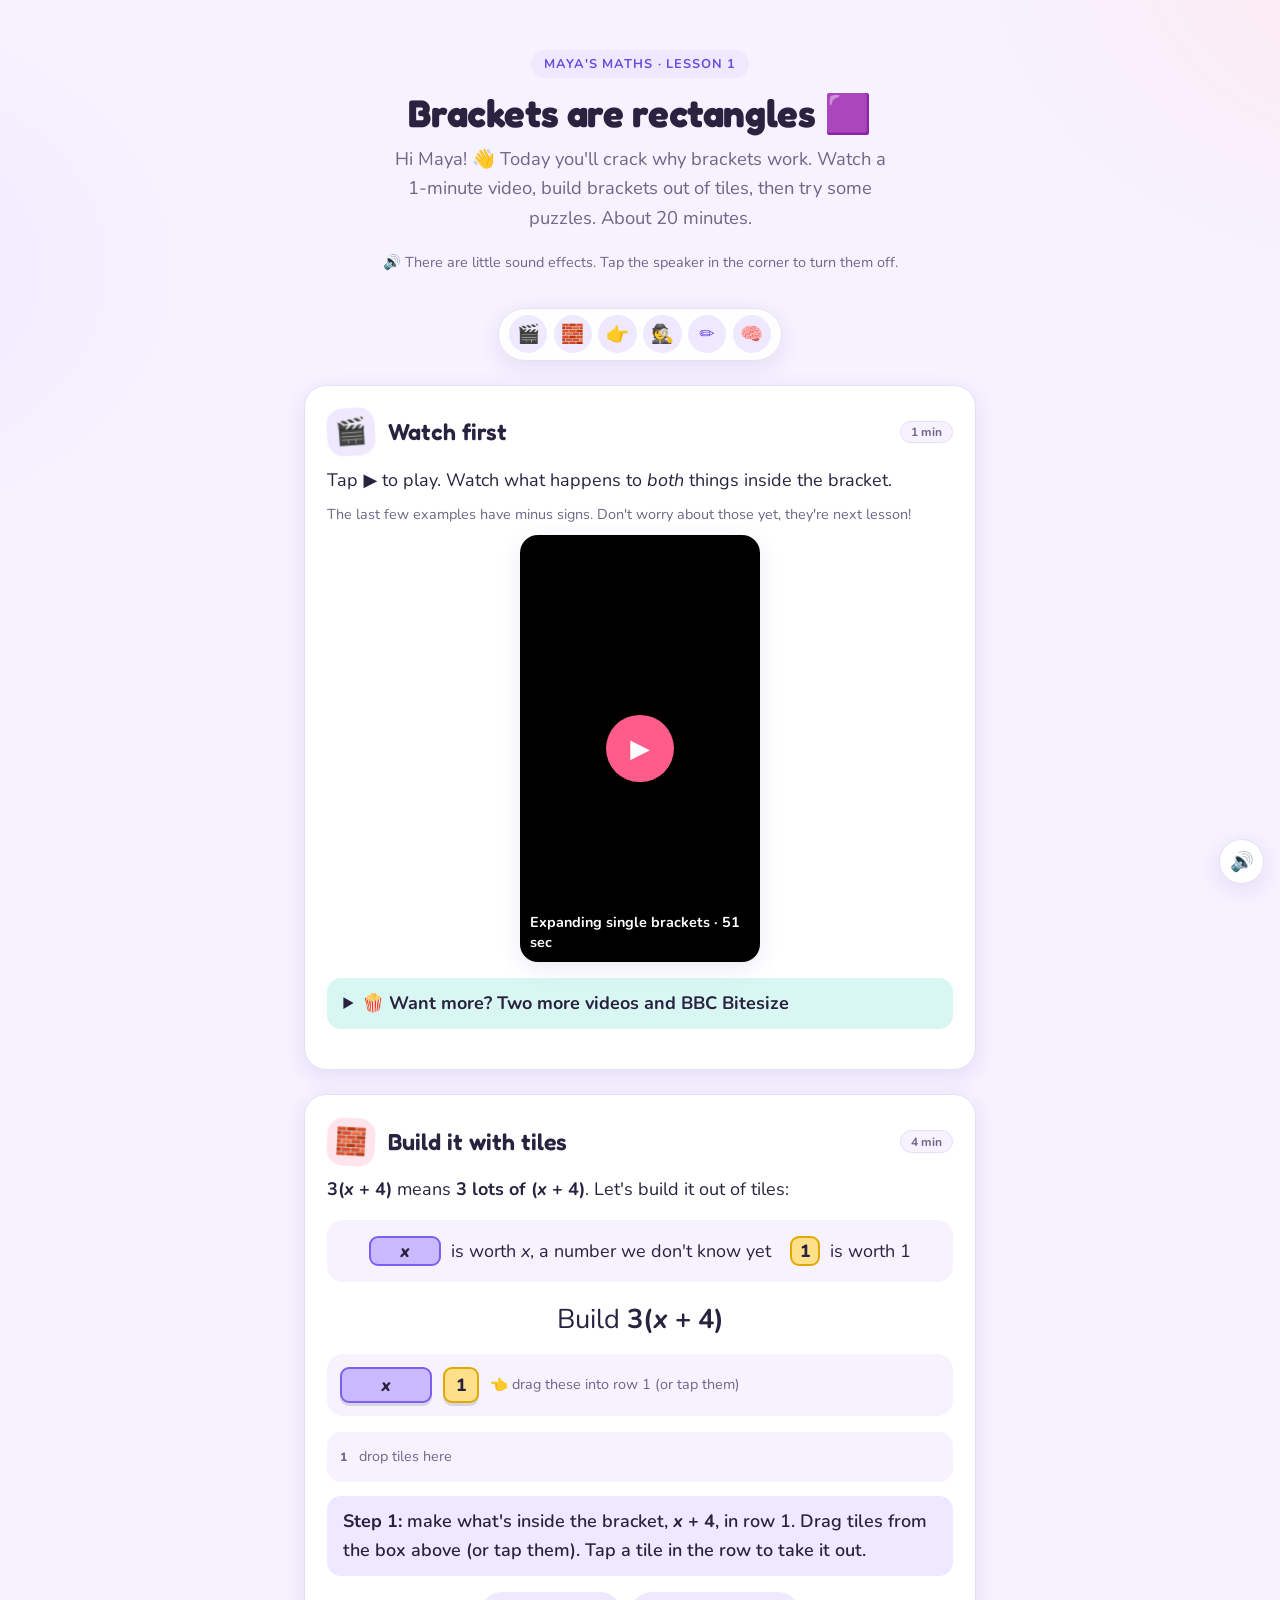
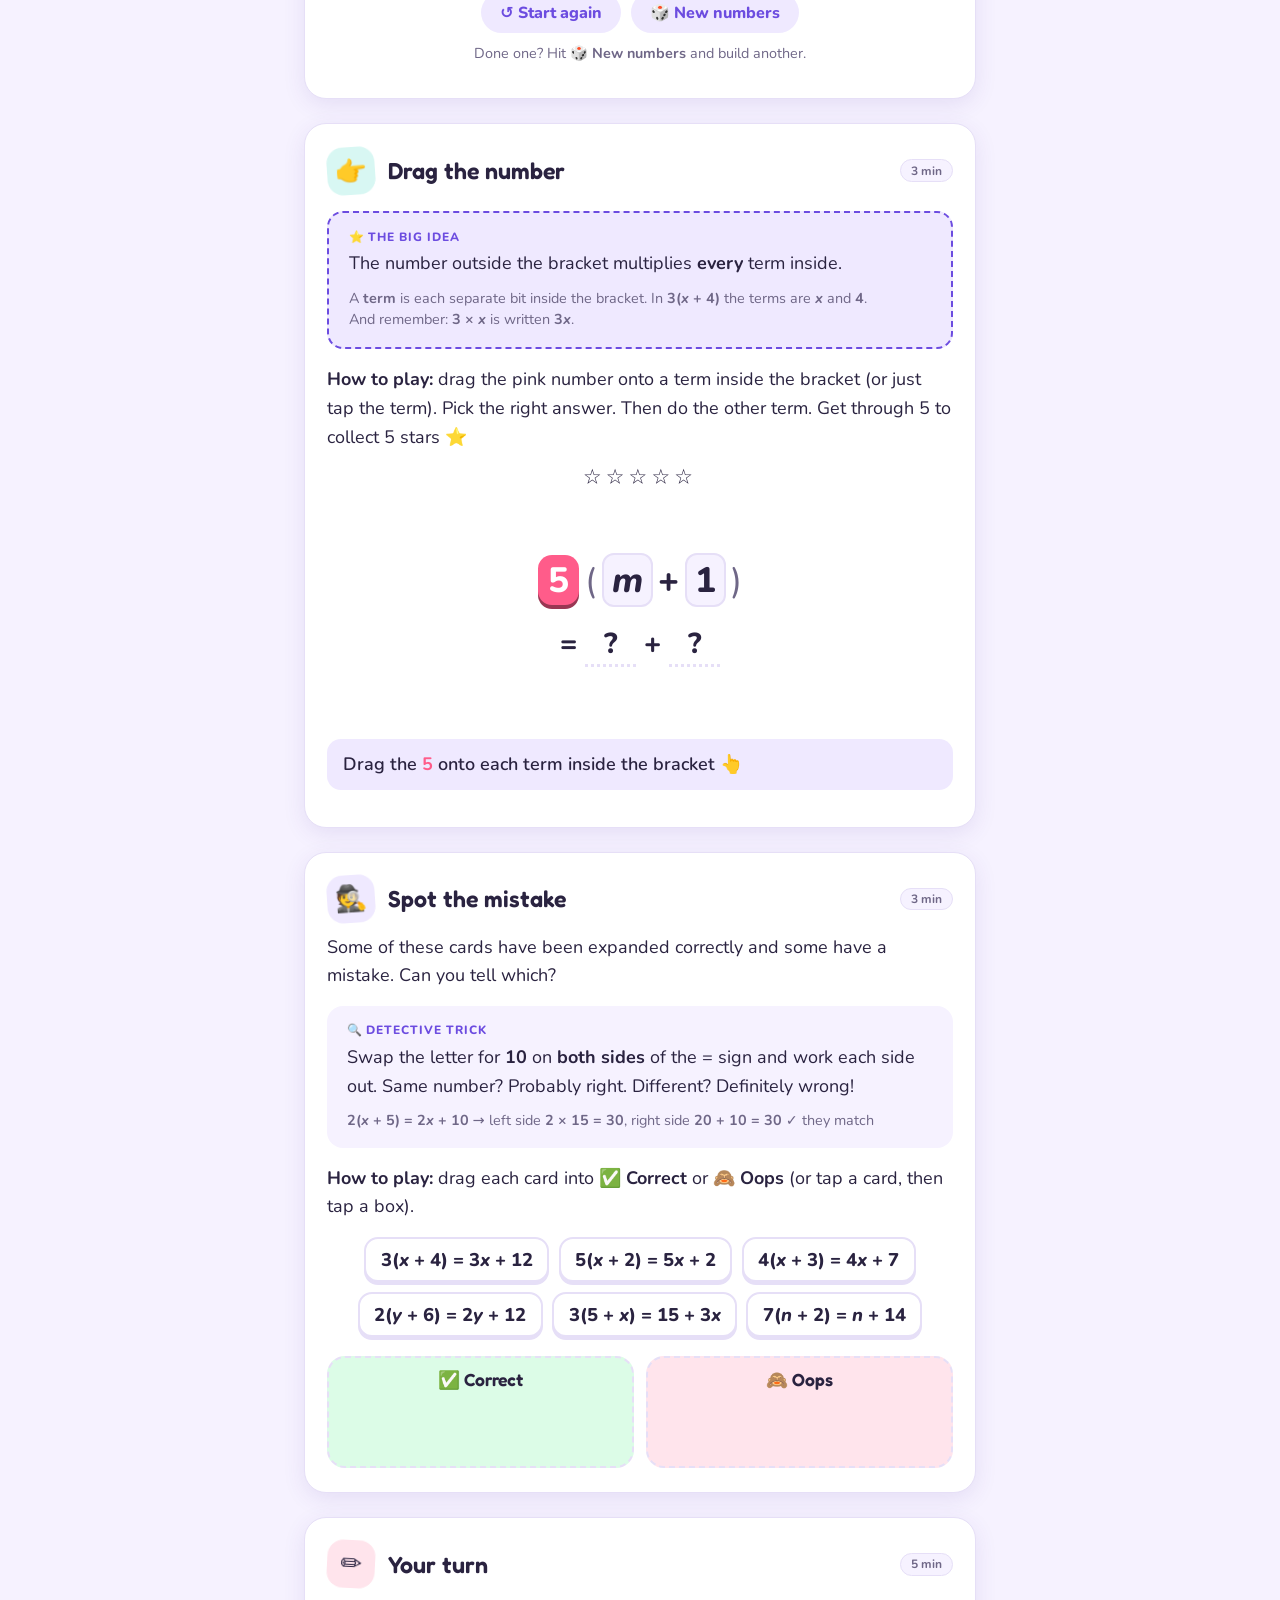
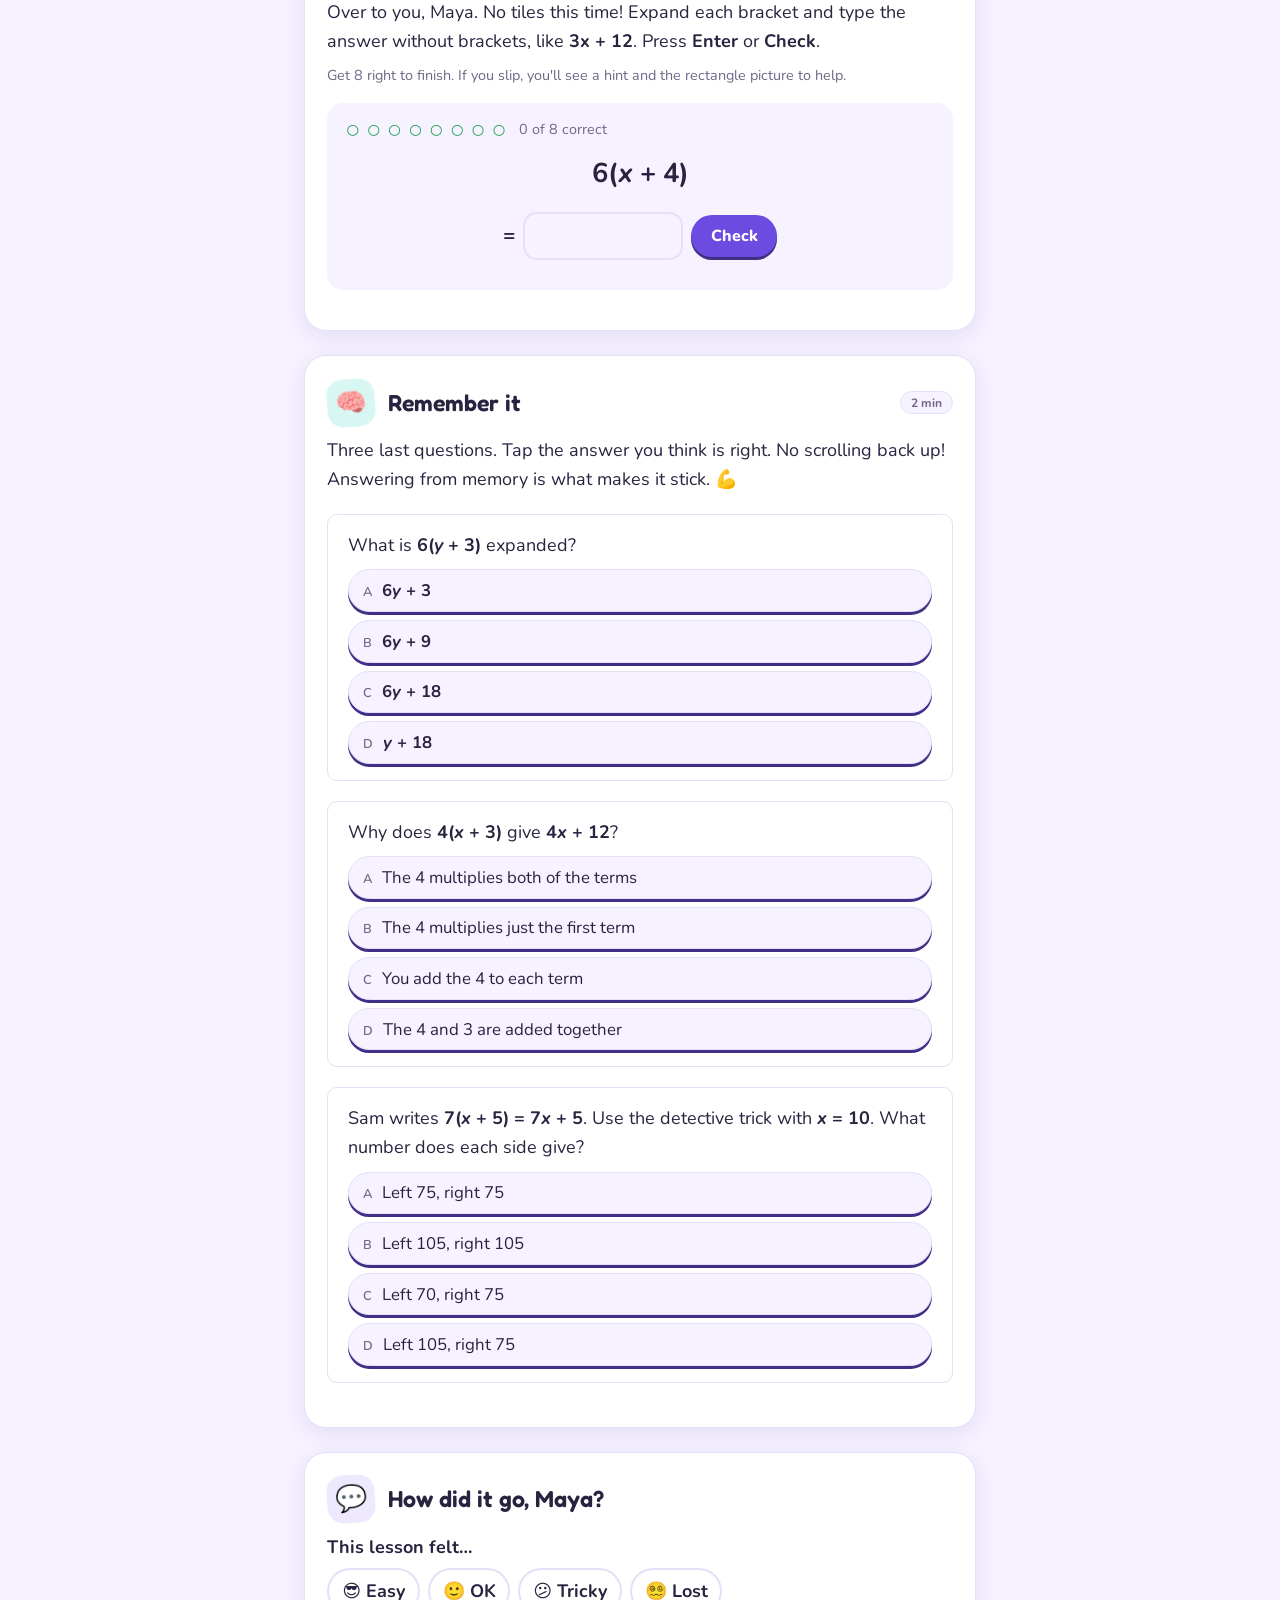
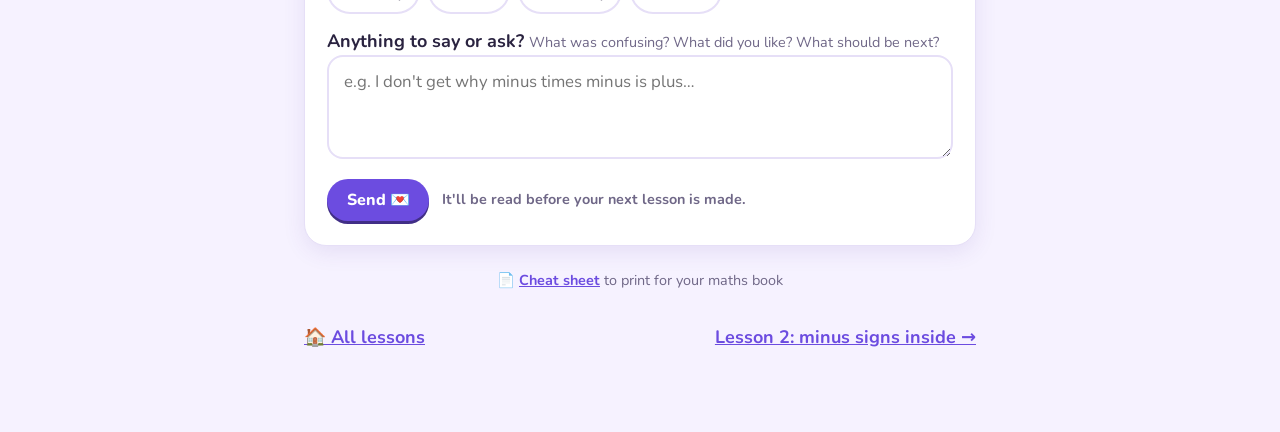
==== commit 3d6daf99: "Add negative numbers warm-up and a feedback form The warm-up page covers which way to move, adding a" ====
--- a/lessons/0001-brackets-as-rectangles.html
+++ b/lessons/0001-brackets-as-rectangles.html
@@ -16,6 +16,7 @@
 <script src="../assets/sort.js"></script>
 <script src="../assets/practice.js"></script>
 <script src="../assets/quiz.js"></script>
+<script src="../assets/feedback.js"></script>
 </head>
 <body>
 <main>
@@ -138,10 +139,22 @@
   <p class="quiz-score" style="text-align:center;font-weight:700" aria-live="polite"></p>
 </section>
 
-<div class="ask">
-  <span class="icon">💬</span>
-  <div><strong>Got a question, Maya?</strong> Ask Claude. That's what it's here for! Try "why is it called expanding?", "give me 5 harder ones" or "I keep getting this wrong, why?". No question is too small.</div>
-</div>
+<form class="card fb-form" name="feedback" method="POST" data-netlify="true" netlify-honeypot="bot-field">
+  <div class="card-head"><span class="bubble">💬</span><h2>How did it go, Maya?</h2></div>
+  <input type="hidden" name="form-name" value="feedback">
+  <input type="hidden" name="page" value="Lesson 1: Brackets are rectangles">
+  <p hidden><label>Leave this empty: <input name="bot-field"></label></p>
+  <fieldset class="fb-moods">
+    <legend>This lesson felt…</legend>
+    <label><input type="radio" name="feeling" value="Easy"><span>😎 Easy</span></label>
+    <label><input type="radio" name="feeling" value="OK"><span>🙂 OK</span></label>
+    <label><input type="radio" name="feeling" value="Tricky"><span>😕 Tricky</span></label>
+    <label><input type="radio" name="feeling" value="Lost"><span>😵‍💫 Lost</span></label>
+  </fieldset>
+  <label for="fb-message"><strong>Anything to say or ask?</strong> <span class="meta">What was confusing? What did you like? What should be next?</span></label>
+  <textarea id="fb-message" name="message" maxlength="2000" placeholder="e.g. I don't get why minus times minus is plus…"></textarea>
+  <div class="fb-row"><button type="submit">Send 💌</button><p class="fb-status meta" aria-live="polite">It'll be read before your next lesson is made.</p></div>
+</form>
 
 <p class="meta" style="text-align:center;margin-top:1.5rem">📄 <a href="../reference/expanding-brackets.html">Cheat sheet</a> to print for your maths book</p>
 
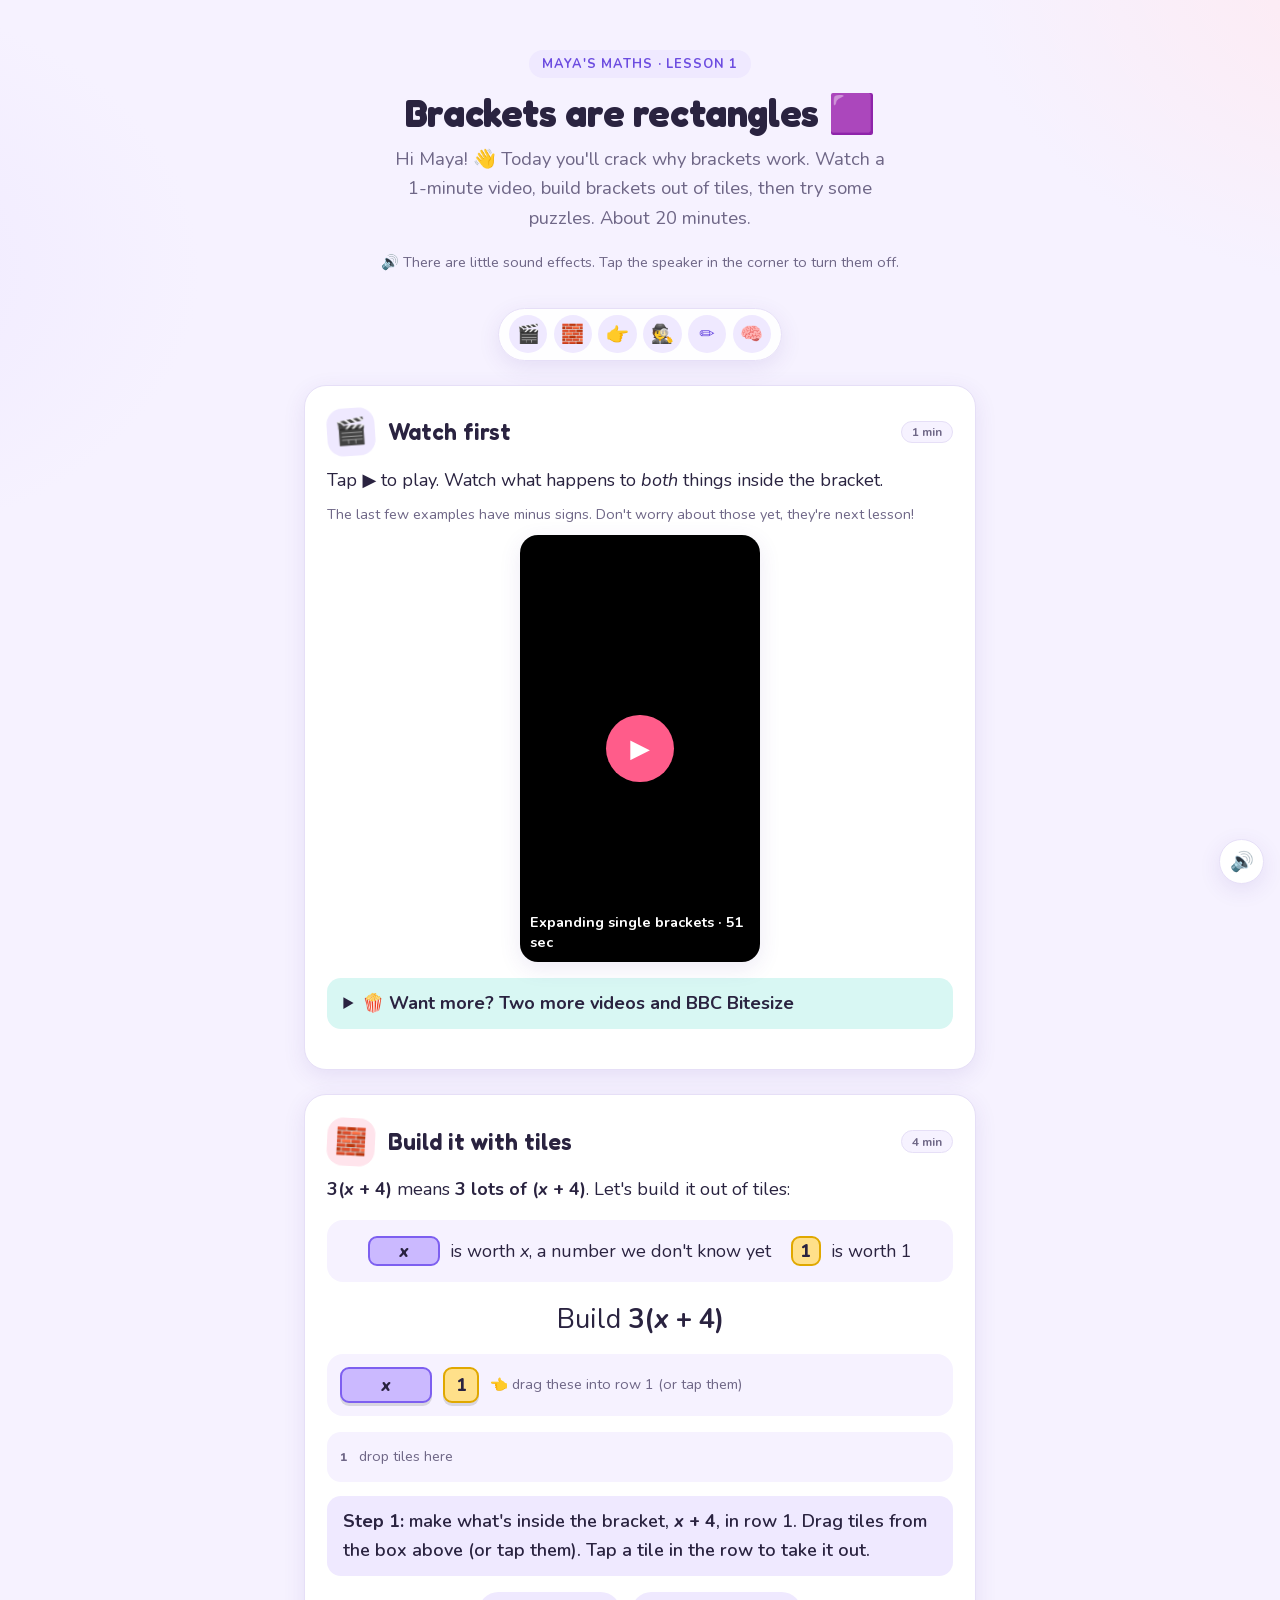
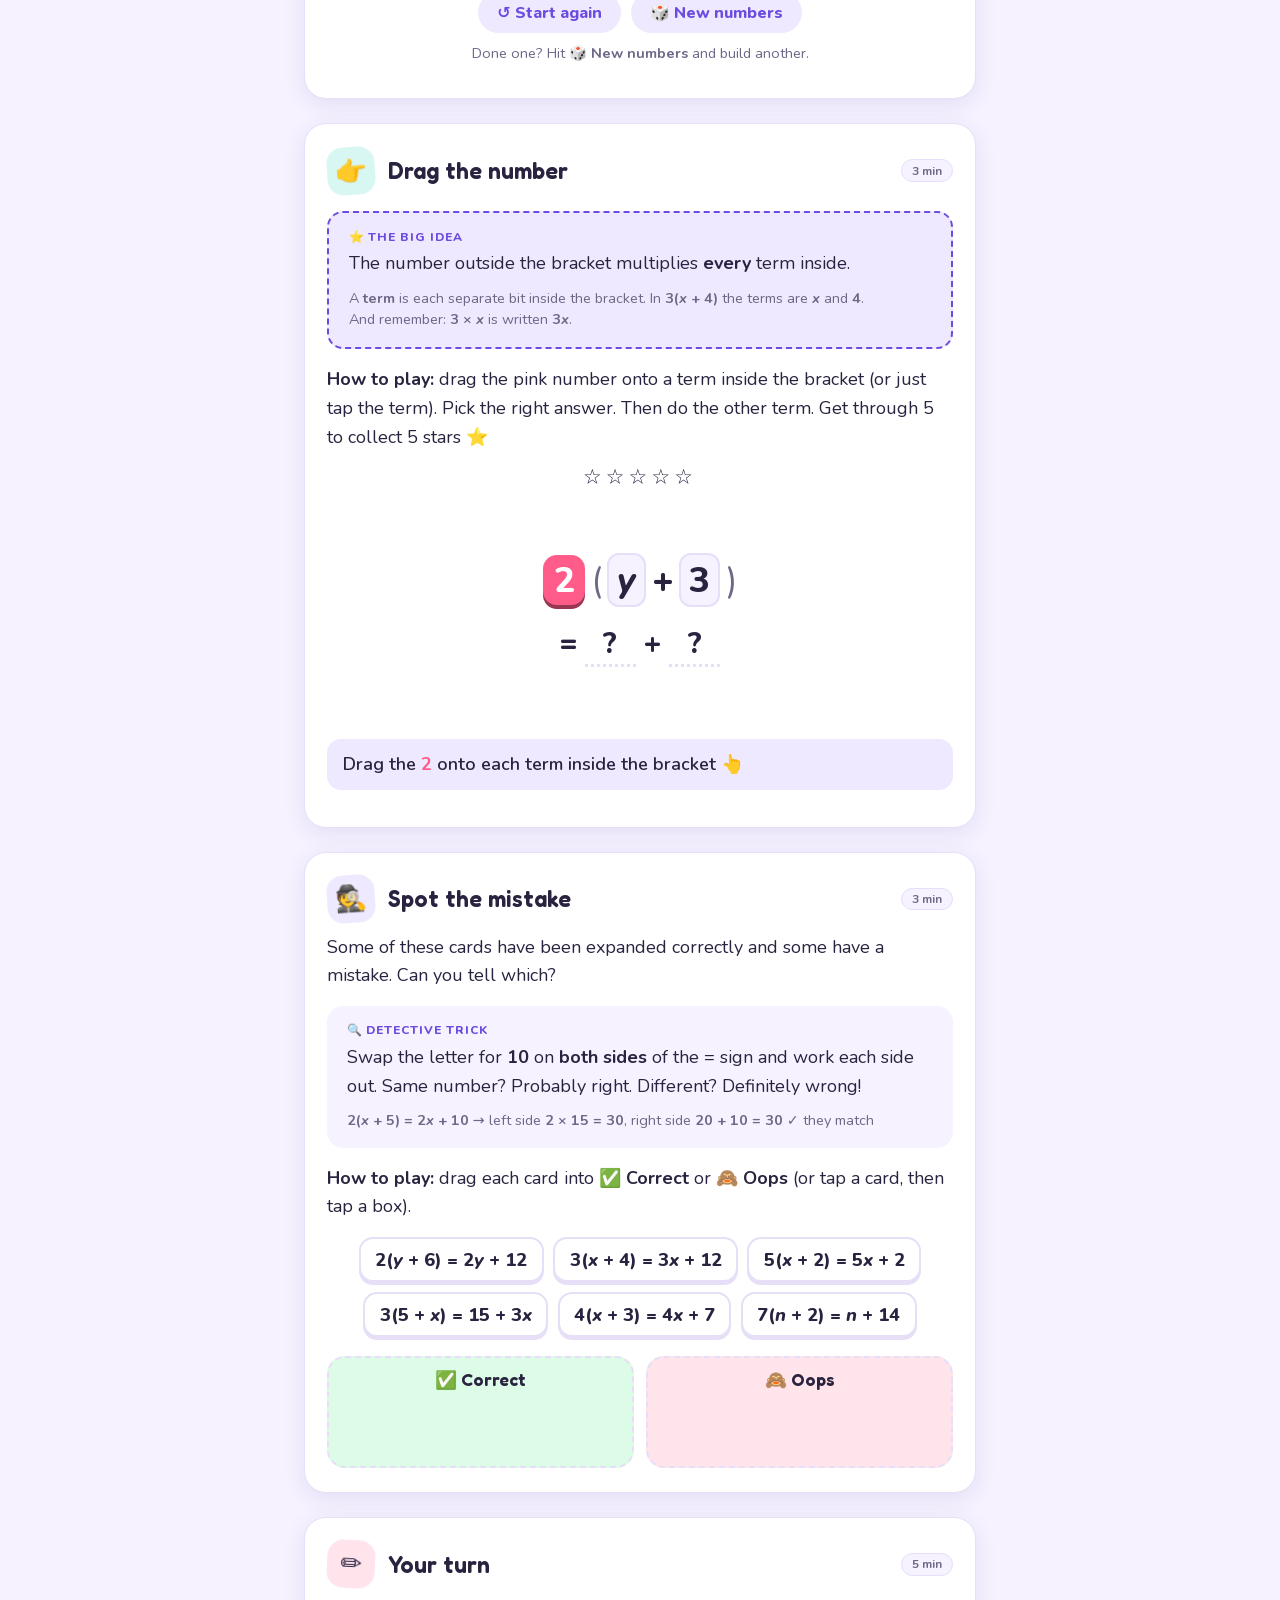
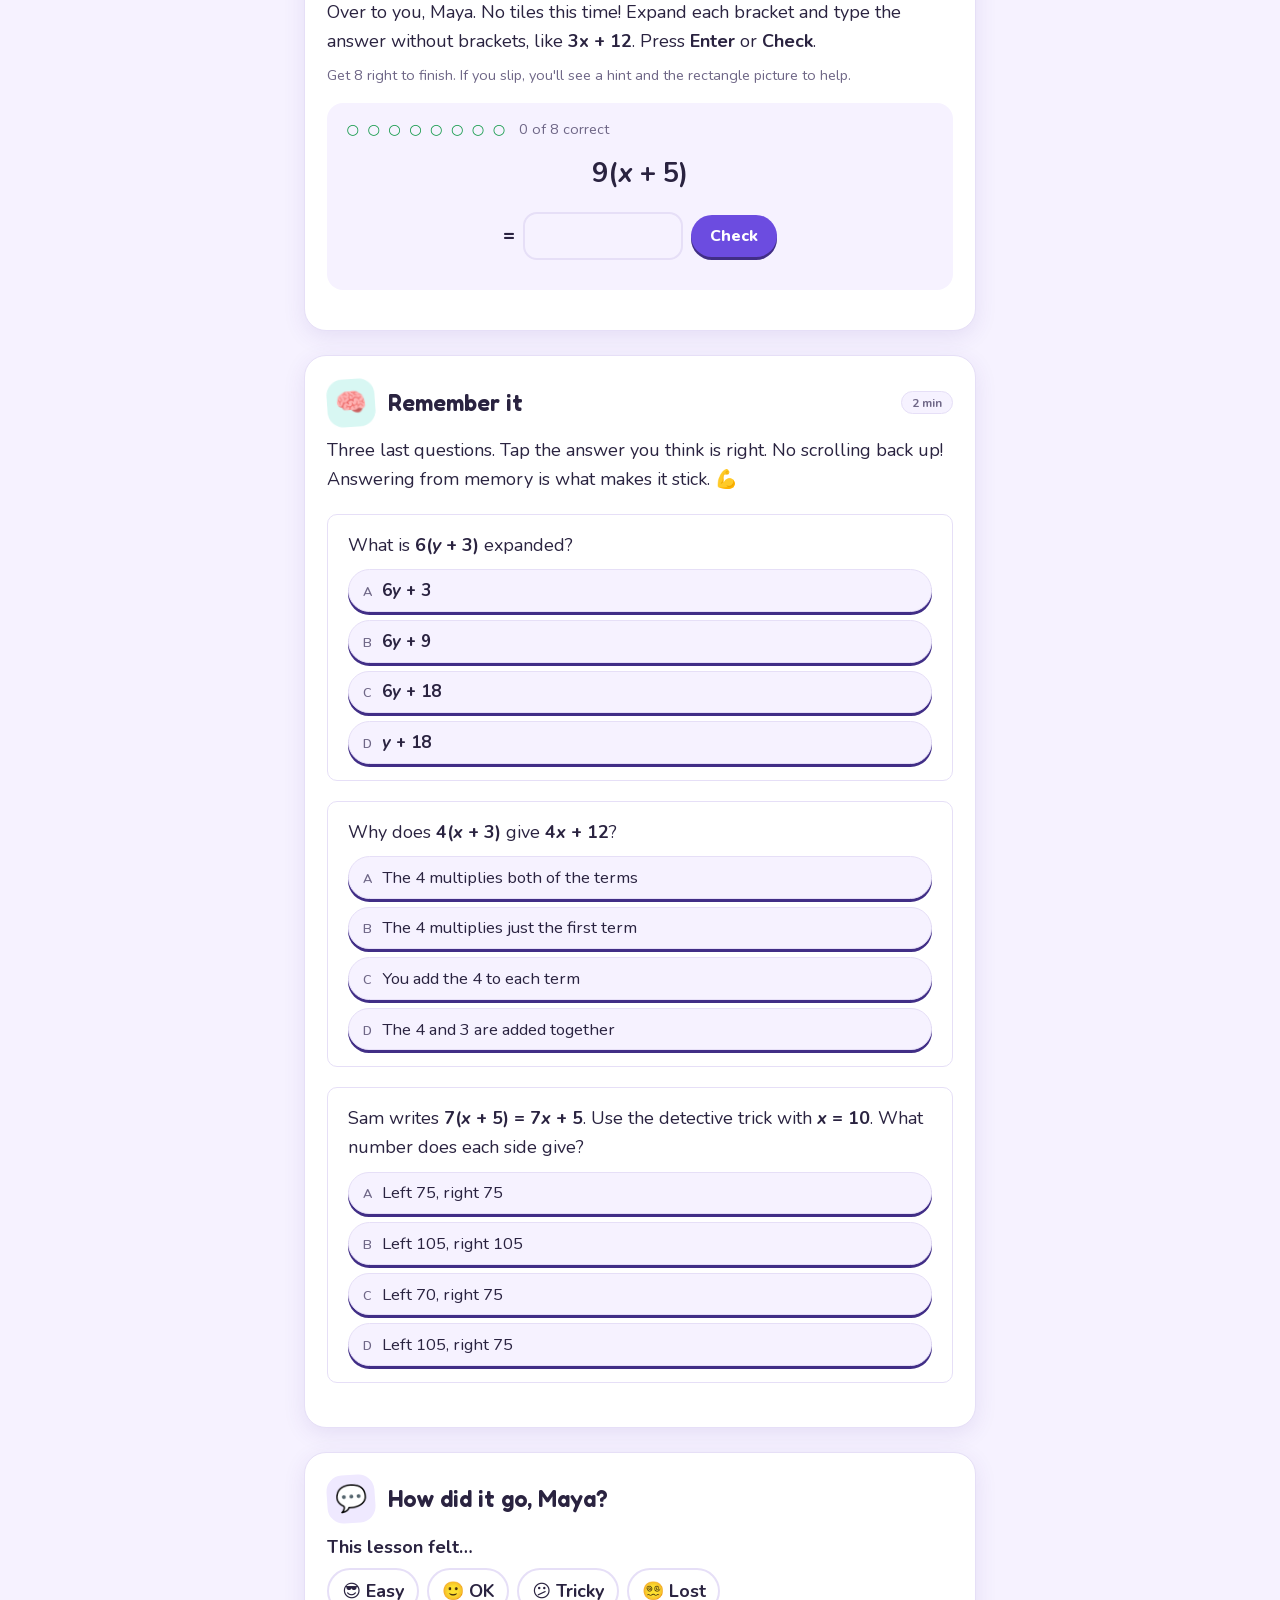
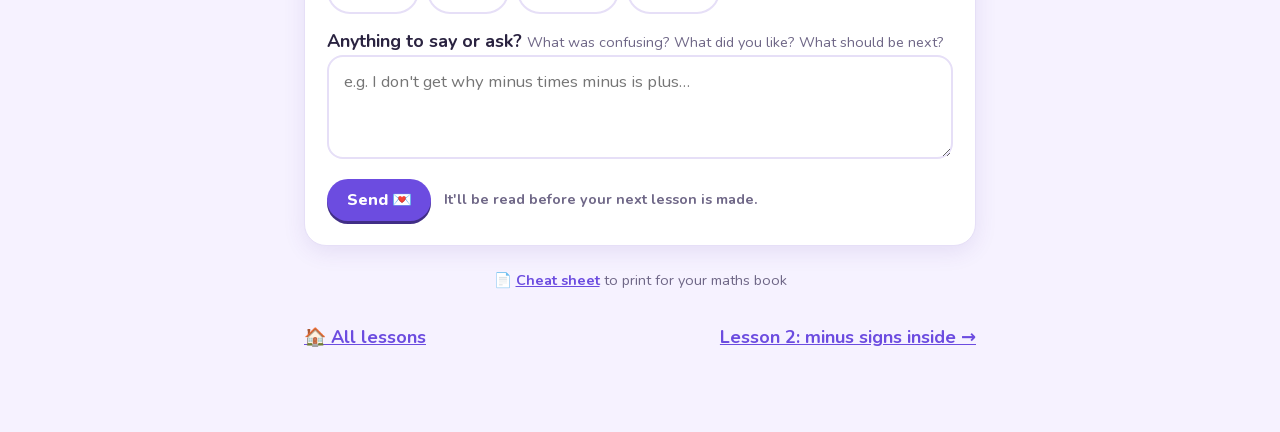
==== commit 38953ad1: "Make the lessons an installable offline app for iPhone landscape Adds a web app manifest, app icon, " ====
--- a/lessons/0001-brackets-as-rectangles.html
+++ b/lessons/0001-brackets-as-rectangles.html
@@ -2,7 +2,16 @@
 <html lang="en-GB" data-learner="Maya">
 <head>
 <meta charset="utf-8">
-<meta name="viewport" content="width=device-width, initial-scale=1">
+<meta name="viewport" content="width=device-width, initial-scale=1, viewport-fit=cover">
+<meta name="theme-color" content="#6c4ce0">
+<meta name="apple-mobile-web-app-capable" content="yes">
+<meta name="mobile-web-app-capable" content="yes">
+<meta name="apple-mobile-web-app-title" content="Maya's Maths">
+<meta name="apple-mobile-web-app-status-bar-style" content="default">
+<link rel="manifest" href="../manifest.webmanifest">
+<link rel="apple-touch-icon" href="../icons/apple-touch-icon.png">
+<link rel="icon" type="image/png" sizes="192x192" href="../icons/icon-192.png">
+<script src="../assets/pwa.js"></script>
 <title>Brackets as Rectangles</title>
 <link rel="stylesheet" href="../assets/course.css">
 <script src="../assets/expr.js"></script>
--- a/assets/course.css
+++ b/assets/course.css
@@ -1,5 +1,8 @@
 /* Shared stylesheet for every lesson and reference sheet. Friendly, bright, rounded. */
-@import url("https://fonts.googleapis.com/css2?family=Fredoka:wght@500;600;700&family=Nunito:ital,wght@0,400;0,600;0,700;0,800;1,600;1,700&display=swap");
+/* Fonts are hosted with the site (assets/fonts, SIL Open Font License) so lessons work offline. */
+@font-face { font-family: "Fredoka"; font-style: normal; font-weight: 300 700; font-display: swap; src: url("fonts/fredoka-latin.woff2") format("woff2"); }
+@font-face { font-family: "Nunito"; font-style: normal; font-weight: 200 1000; font-display: swap; src: url("fonts/nunito-latin.woff2") format("woff2"); }
+@font-face { font-family: "Nunito"; font-style: italic; font-weight: 200 1000; font-display: swap; src: url("fonts/nunito-italic-latin.woff2") format("woff2"); }
 
 :root {
   --bg: #f6f2ff;
@@ -132,6 +135,12 @@
 details.reveal summary { font-weight: 700; cursor: pointer; }
 details.reveal[open] summary { margin-bottom: .5rem; }
 
+/* ---------- Algebra tiles (shared by tiles.js, factor.js and tile keys) ---------- */
+.tile { display:inline-grid; place-items:center; height:var(--u, 36px); border-radius:9px; border:2px solid; font:800 1.1rem var(--serif); color:var(--ink); flex:none; }
+.tile.tx { width:calc(var(--u, 36px) * 2.55); background:var(--part-a); border-color:var(--part-a-edge); font-style:italic; }
+.tile.t1 { width:var(--u, 36px); background:var(--part-b); border-color:var(--part-b-edge); }
+.tile.tn { width:var(--u, 36px); background:var(--bad-soft); border-color:var(--bad); color:var(--bad); font-size:.95rem; }
+
 /* ---------- Figures ---------- */
 figure { margin: 1.25rem 0; }
 figcaption { font-size: .9rem; color: var(--muted); margin-top: .5rem; text-align: center; }
@@ -236,7 +245,7 @@
   border-radius: var(--radius); padding: 1rem 1.2rem; margin-top: 1.5rem;
 }
 .ask .icon { font-size: 1.8rem; }
-nav.lessons { display: flex; justify-content: space-between; gap: 1rem; margin-top: 2rem; font-weight: 700; }
+nav.lessons { display: flex; flex-wrap: wrap; justify-content: space-between; gap: .6rem 1rem; margin-top: 2rem; font-weight: 700; }
 
 /* ---------- Confetti (celebrate.js) ---------- */
 .confetti { position: fixed; top: -12px; width: 10px; height: 14px; border-radius: 3px; z-index: 2000; pointer-events: none;
@@ -267,3 +276,49 @@
   .no-print, nav.lessons, .ask, .journey, .videos { display: none !important; }
   .card { box-shadow: none; break-inside: avoid; }
 }
+
+/* ---------- App on iPhone (safe areas: the notch and home bar) ---------- */
+main {
+  padding-left: max(1rem, env(safe-area-inset-left));
+  padding-right: max(1rem, env(safe-area-inset-right));
+  padding-bottom: max(5rem, calc(env(safe-area-inset-bottom) + 4rem));
+}
+.sound-toggle { right: max(1rem, env(safe-area-inset-right)); bottom: max(1rem, env(safe-area-inset-bottom)); }
+button, a, summary, label { touch-action: manipulation; -webkit-tap-highlight-color: transparent; }
+html.standalone body { overscroll-behavior-y: none; }
+
+/* ---------- iPhone 12 landscape (844 × 390): short and wide ---------- */
+/* Less height means: smaller headings, tighter cards, a non-sticky step bar,
+   and side-by-side layouts for the games (in each component's own CSS). */
+@media (orientation: landscape) and (max-height: 500px) {
+  body { font-size: 16px; line-height: 1.5; }
+  main { max-width: 52rem; padding-top: max(.6rem, env(safe-area-inset-top)); }
+  .hero { padding: 0; }
+  .kicker { margin-bottom: .4rem; font-size: .7rem; }
+  h1 { font-size: 1.7rem; margin-bottom: .3rem; }
+  .lede { font-size: 1rem; max-width: 44rem; margin-bottom: .4rem; }
+  .hero .meta { margin: .2rem 0; }
+  .journey { position: static; margin: .6rem auto .4rem; padding: .3rem .5rem; }
+  .journey a { width: 2.1rem; height: 2.1rem; font-size: 1rem; }
+  .card { padding: .9rem 1.2rem 1rem; margin: 1rem 0; scroll-margin-top: .6rem; }
+  .card-head { margin-bottom: .3rem; gap: .6rem; }
+  .bubble { width: 2.3rem; height: 2.3rem; font-size: 1.2rem; border-radius: 12px; }
+  h2 { font-size: 1.25rem; }
+  p { margin: .4rem 0; }
+  .box { padding: .7rem 1rem; margin: .6rem 0; }
+  .display { font-size: 1.35rem; margin: .5rem 0; }
+  .video { max-width: 26rem; margin-left: auto; margin-right: auto; }
+  .video.short { max-width: 9rem; }
+  .videos { grid-template-columns: repeat(auto-fit, minmax(14rem, 1fr)); }
+  .feedback { padding: .6rem .9rem; margin-top: .5rem; }
+  .sound-toggle { width: 2.3rem; height: 2.3rem; font-size: 1rem; }
+  .practice-prompt { margin: .3rem 0 .5rem !important; }
+  .quiz ol { grid-template-columns: 1fr 1fr; }
+  .quiz { margin: .6rem 0; }
+  .lesson-list { grid-template-columns: 1fr 1fr; gap: .7rem; }
+  .lesson-list .card { margin: 0; }
+  .fb-form textarea { min-height: 4rem; }
+  .fb-moods { margin: .3rem 0 .5rem; }
+  nav.lessons { margin-top: 1rem; }
+  figure { margin: .6rem 0; }
+}
